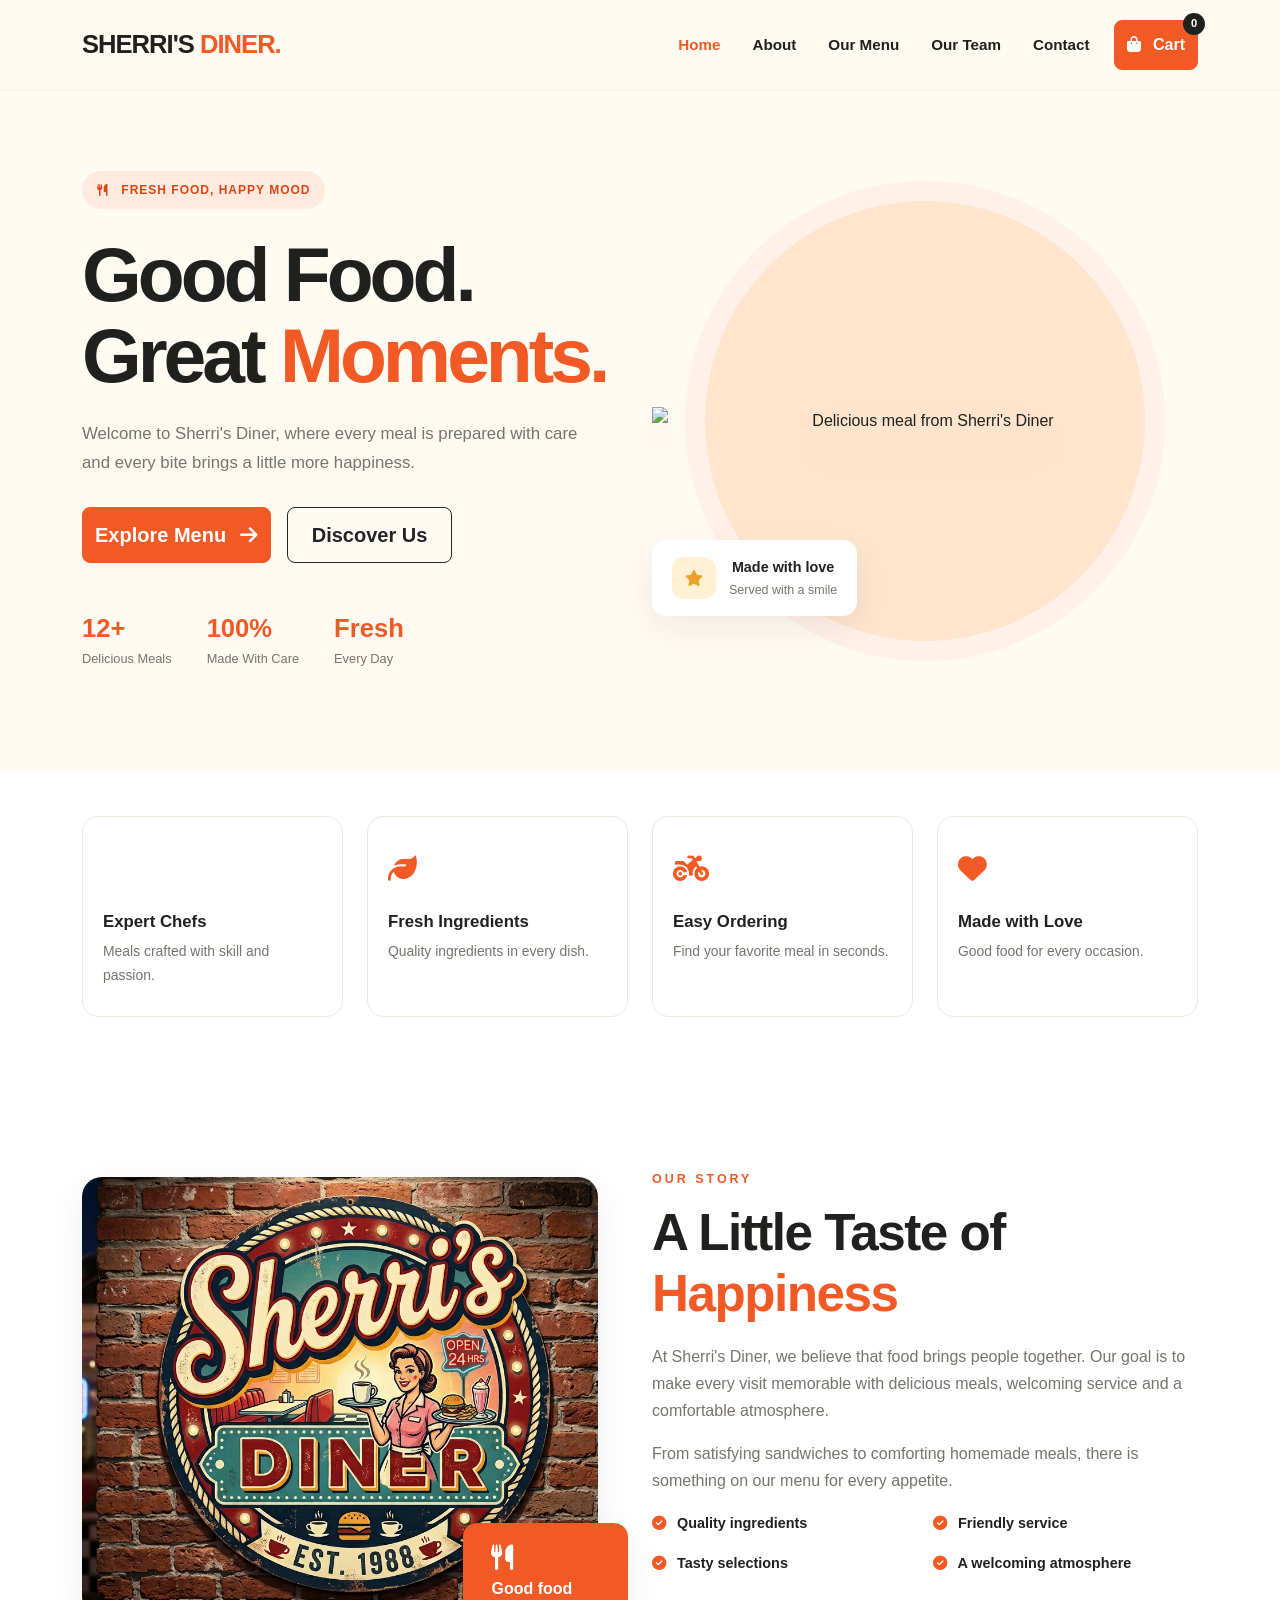
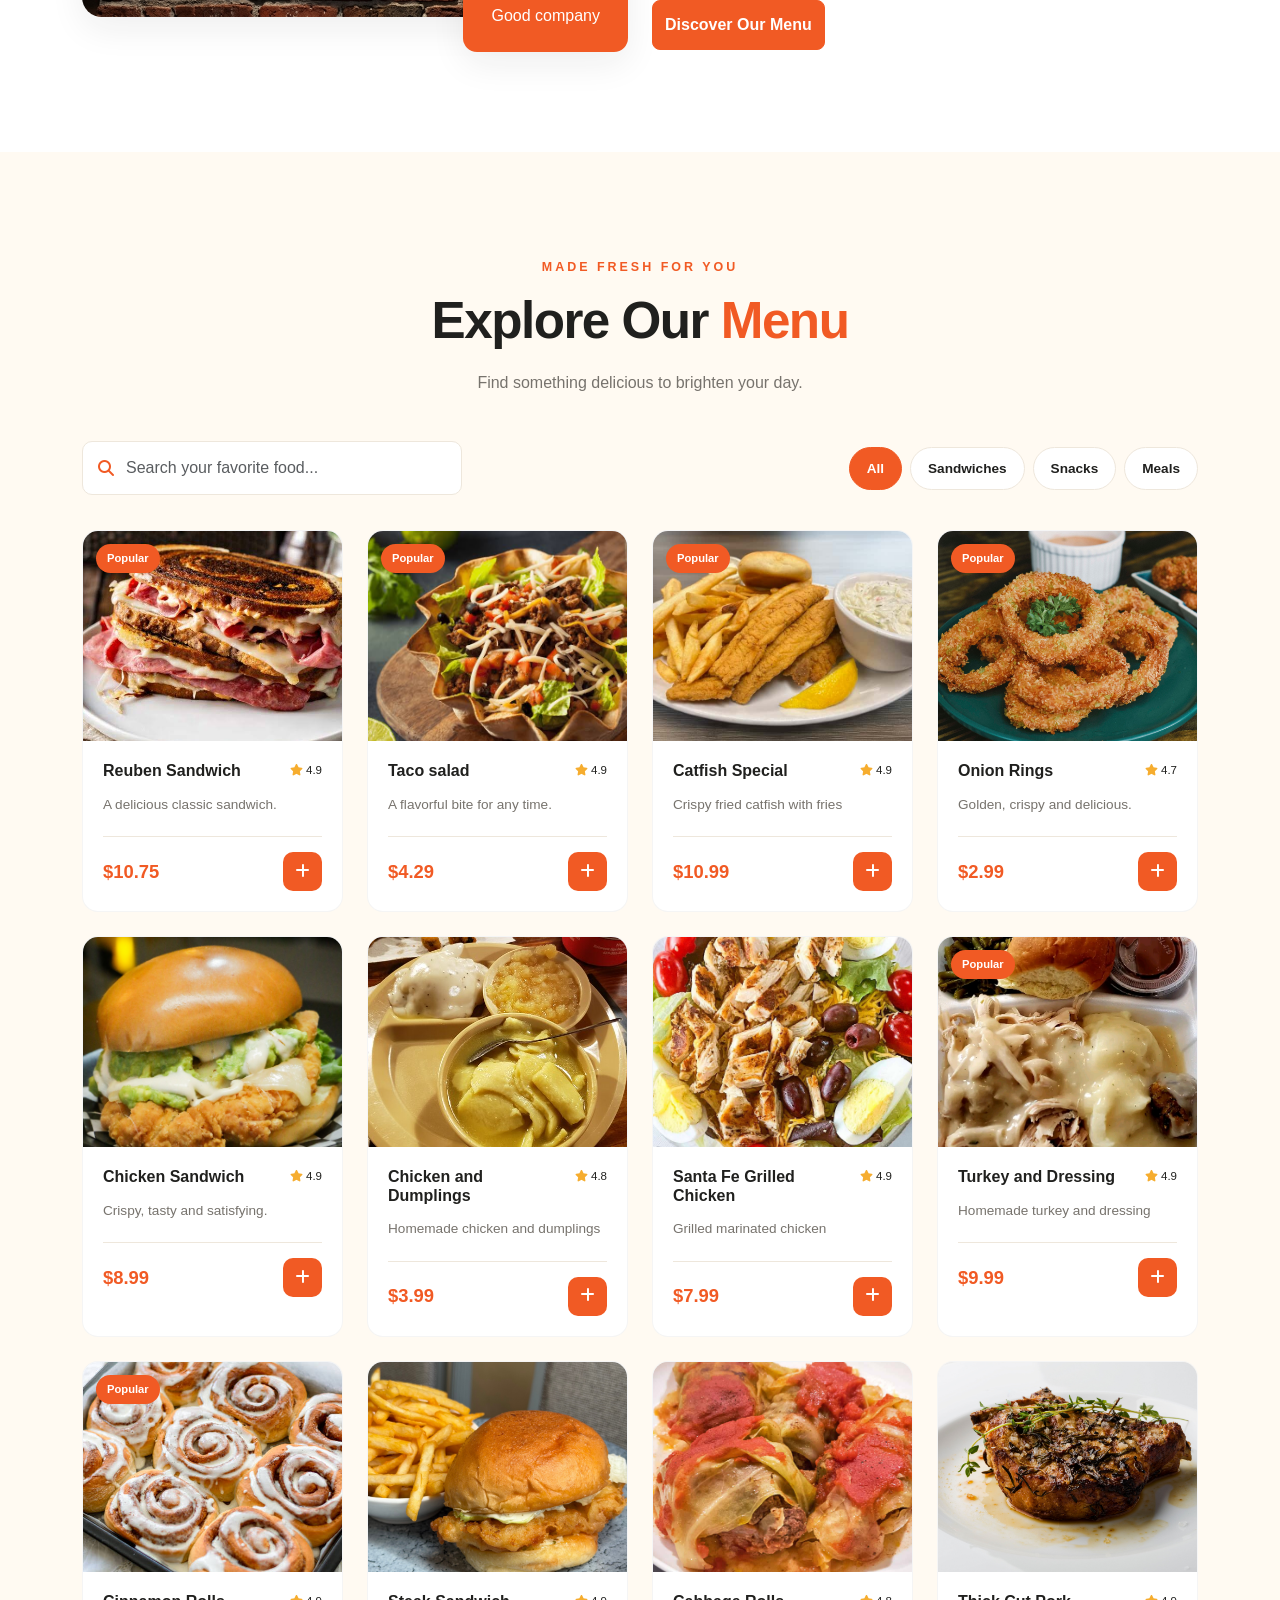
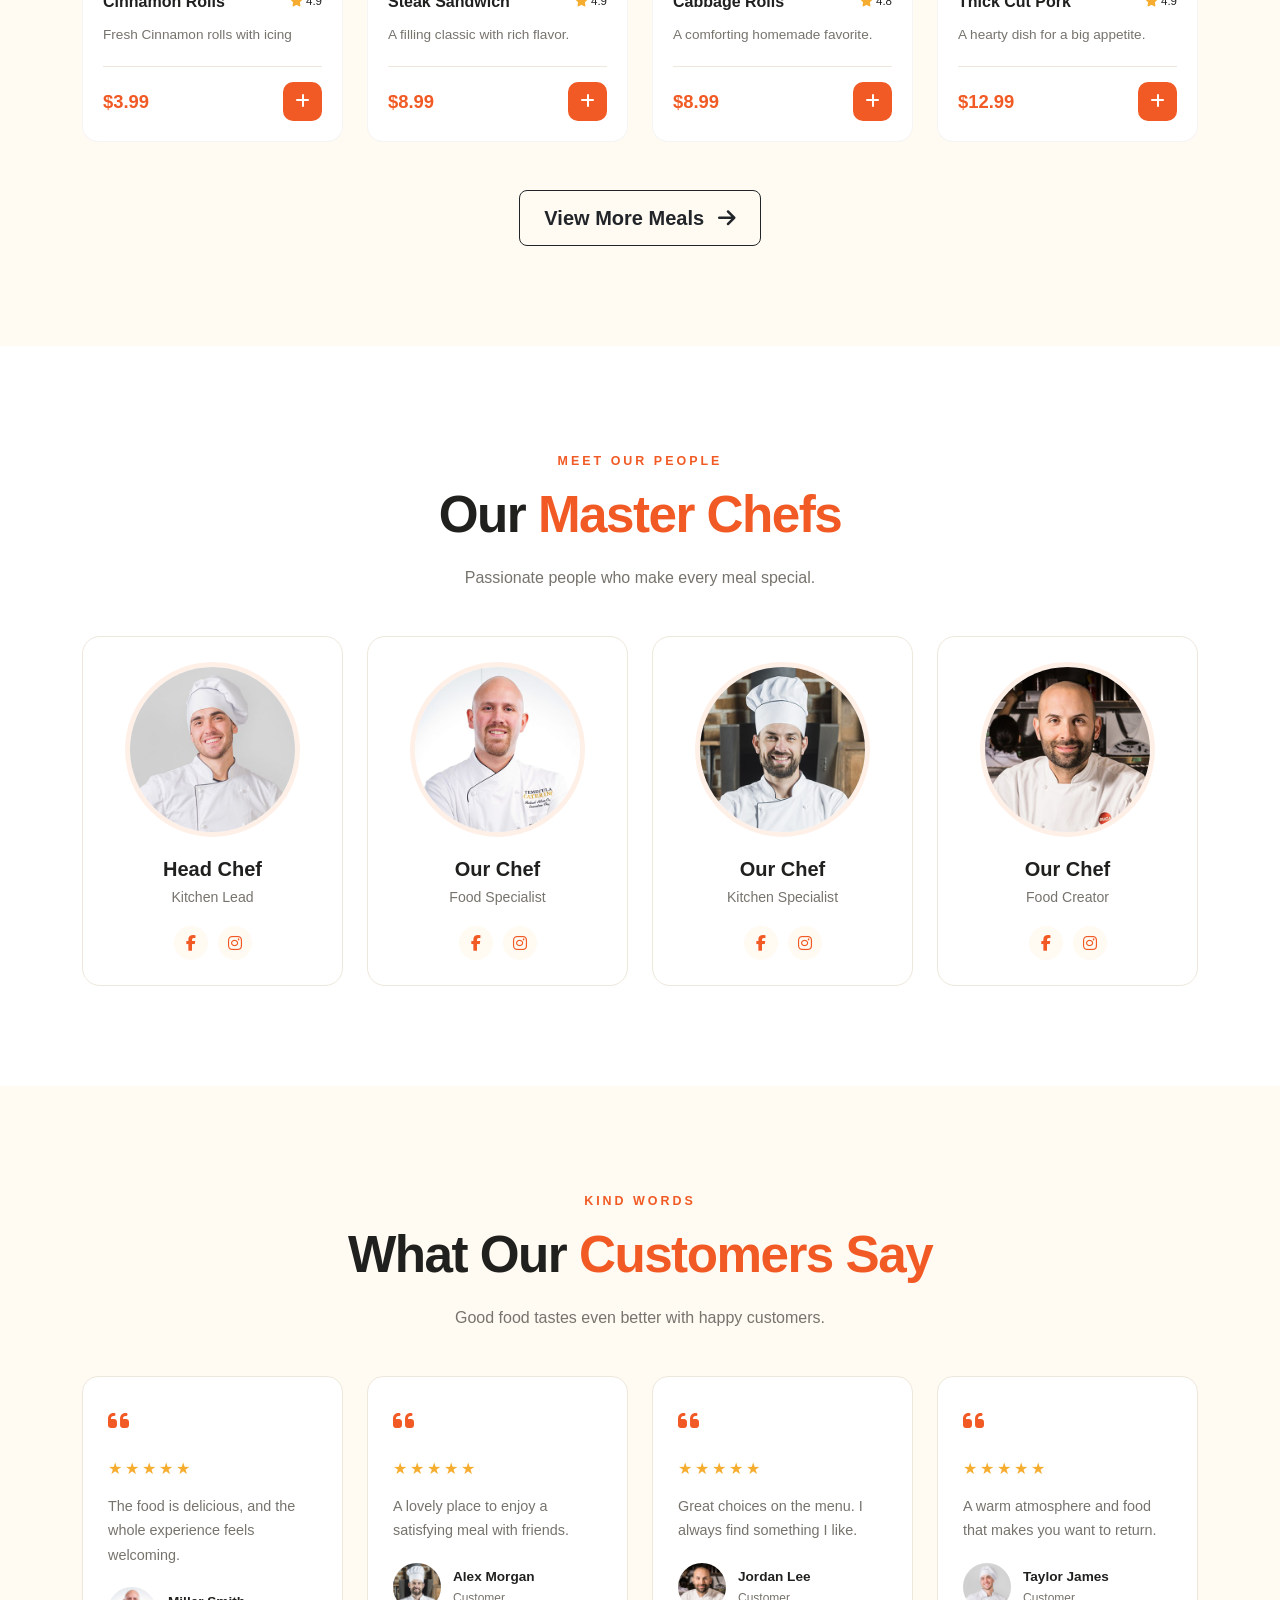
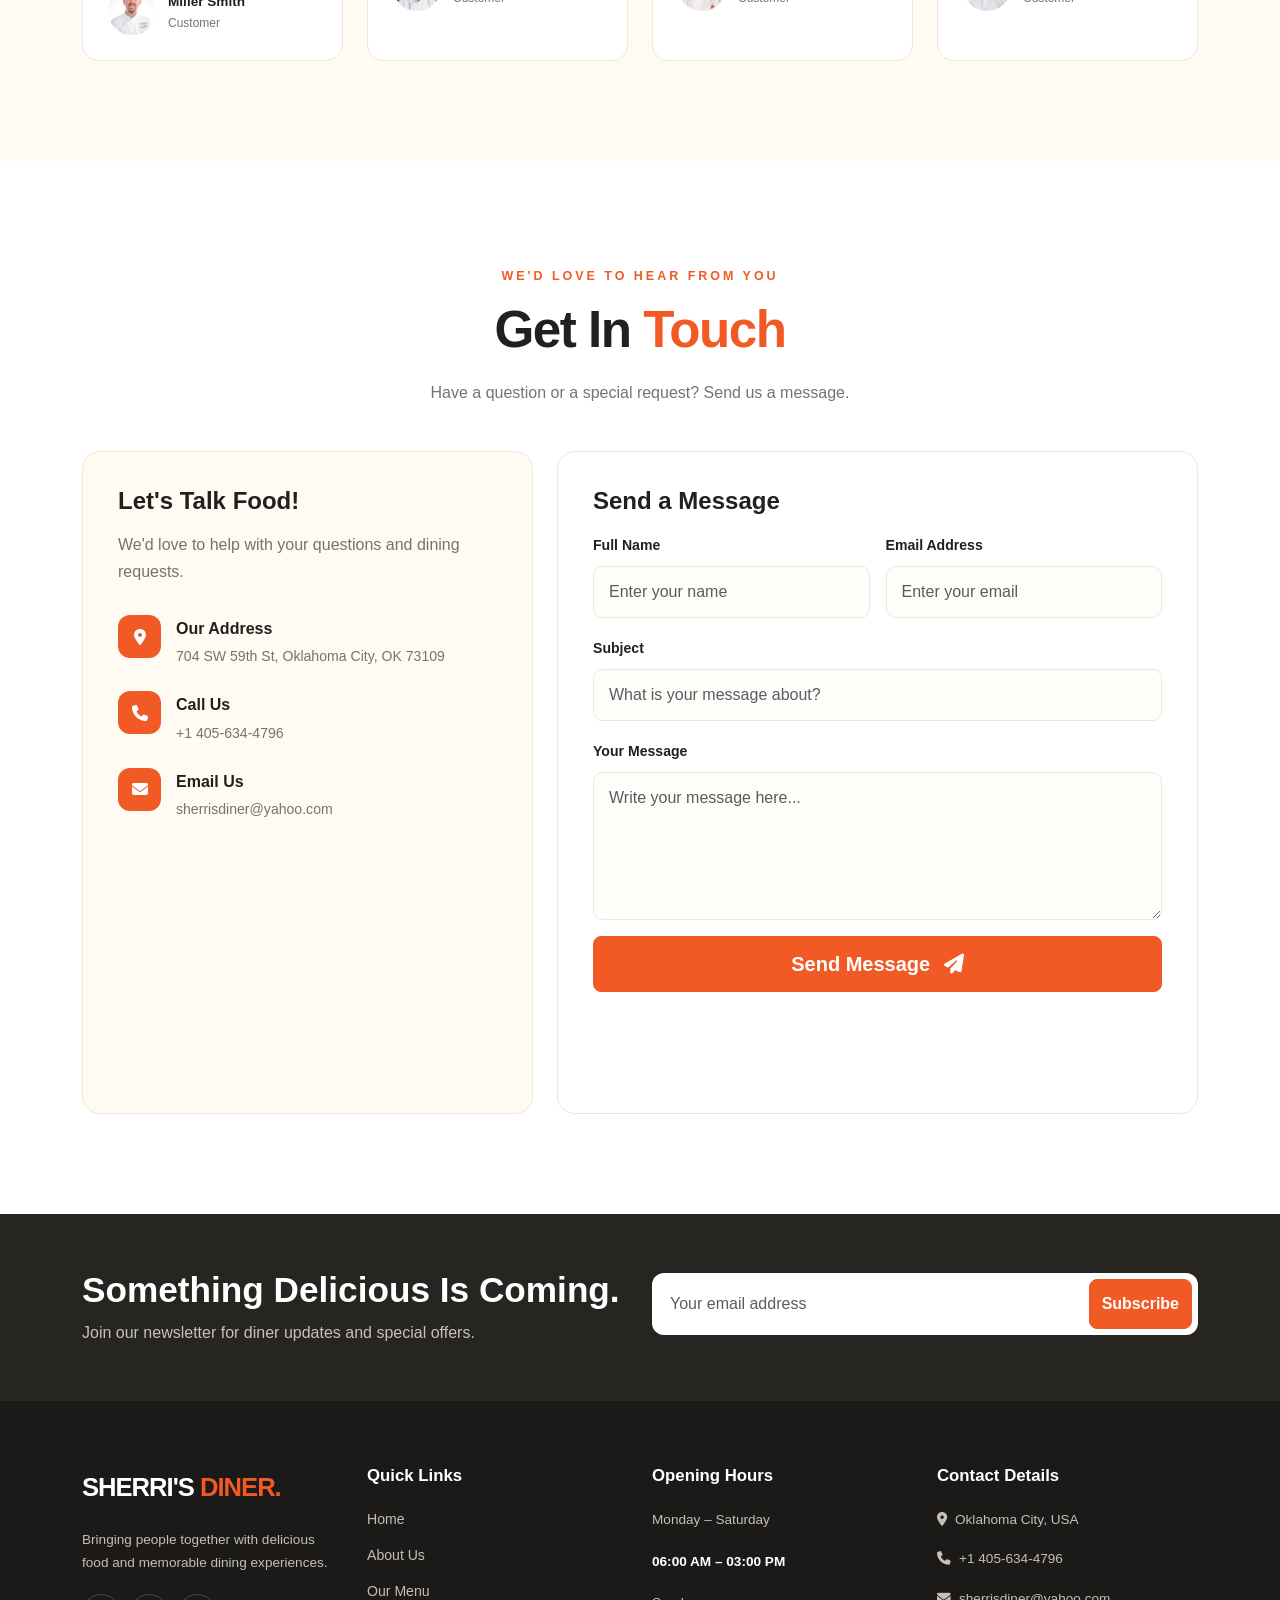
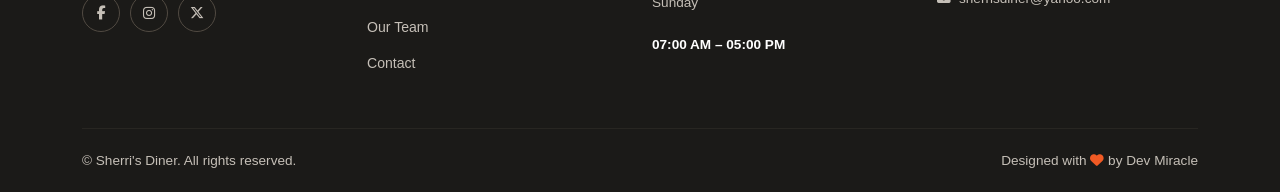
==== index.html @ 934645e8 "Sherris Diner initial commit" ====
<!DOCTYPE html>
<html lang="en">
<head>
    <meta charset="UTF-8">
    <meta name="viewport" content="width=device-width, initial-scale=1.0">

    <title>Sherri's Diner | Delicious Moments</title>
    <!-- Bootstrap: local files -->
    <link rel="stylesheet" href="CSS/bootstrap.min.css">
    <!-- Font Awesome -->
    <link rel="stylesheet"href="https://cdnjs.cloudflare.com/ajax/libs/font-awesome/6.7.2/css/all.min.css">
    <!-- External files -->
     <link rel="stylesheet" href="CSS/style.css">
    <script src="Js/bootstrap.bundle.min.js"></script>
        
</head>

<body>

<!-- NAVBAR -->
<nav class="navbar navbar-expand-lg navbar-light sticky-top">
    <div class="container">
        <a class="navbar-brand logo" href="#home">
            SHERRI'S <span>DINER.</span>
        </a>

        <button class="navbar-toggler" type="button"
                data-bs-toggle="collapse" data-bs-target="#mainNav"
                aria-controls="mainNav" aria-expanded="false"
                aria-label="Toggle navigation">
            <span class="navbar-toggler-icon"></span>
        </button>

        <div class="collapse navbar-collapse" id="mainNav">
            <ul class="navbar-nav ms-auto align-items-lg-center gap-lg-3">
                <li class="nav-item">
                    <a class="nav-link active" href="#home">Home</a>
                </li>
                <li class="nav-item">
                    <a class="nav-link" href="#about">About</a>
                </li>
                <li class="nav-item">
                    <a class="nav-link" href="#menu">Our Menu</a>
                </li>
                <li class="nav-item">
                    <a class="nav-link" href="#team">Our Team</a>
                </li>
                <li class="nav-item">
                    <a class="nav-link" href="#contact">Contact</a>
                </li>
                <li class="nav-item">
                    <button class="btn btn-orange position-relative"
                            id="cartButton">
                        <i class="fa-solid fa-bag-shopping me-2"></i>
                        Cart
                        <span class="cart-count" id="cartCount">0</span>
                    </button>
                </li>
            </ul>
        </div>
    </div>
</nav>

<!-- HERO -->
<section class="hero" id="home">
    <div class="container">
        <div class="row align-items-center gy-5">
            <div class="col-lg-6 hero-content">
                <span class="eyebrow">
                    <i class="fa-solid fa-utensils me-2"></i>
                    FRESH FOOD, HAPPY MOOD
                </span>

                <h1>
                    Good Food.<br>
                    Great <span>Moments.</span>
                </h1>

                <p>
                    Welcome to Sherri's Diner, where every meal is prepared
                    with care and every bite brings a little more happiness.
                </p>

                <div class="d-flex flex-wrap gap-3">
                    <a href="#menu" class="btn btn-orange btn-lg">
                        Explore Menu
                        <i class="fa-solid fa-arrow-right ms-2"></i>
                    </a>

                    <a href="#about" class="btn btn-outline-dark btn-lg">
                        Discover Us
                    </a>
                </div>

                <div class="hero-stats">
                    <div>
                        <h3>12+</h3>
                        <span>Delicious Meals</span>
                    </div>
                    <div>
                        <h3>100%</h3>
                        <span>Made With Care</span>
                    </div>
                    <div>
                        <h3>Fresh</h3>
                        <span>Every Day</span>
                    </div>
                </div>
            </div>

            <div class="col-lg-6 text-center">
                <div class="hero-image-wrap">
                    <div class="hero-circle"></div>
                    <img
                        src="images/1000139769-removebg-preview.png"
                        class="img-fluid hero-image"
                        alt="Delicious meal from Sherri's Diner">

                    <div class="floating-note">
                        <i class="fa-solid fa-star"></i>
                        <div>
                            <strong>Made with love</strong>
                            <small>Served with a smile</small>
                        </div>
                    </div>
                </div>
            </div>
        </div>
    </div>
</section>

<!-- FEATURES -->
<section class="features-section">
    <div class="container">
        <div class="row g-4">
            <div class="col-6 col-lg-3">
                <div class="feature-card">
                    <div class="feature-icon">
                        <i class="fa-solid fa-user-chef"></i>
                    </div>
                    <h5>Expert Chefs</h5>
                    <p>Meals crafted with skill and passion.</p>
                </div>
            </div>

            <div class="col-6 col-lg-3">
                <div class="feature-card">
                    <div class="feature-icon">
                        <i class="fa-solid fa-leaf"></i>
                    </div>
                    <h5>Fresh Ingredients</h5>
                    <p>Quality ingredients in every dish.</p>
                </div>
            </div>

            <div class="col-6 col-lg-3">
                <div class="feature-card">
                    <div class="feature-icon">
                        <i class="fa-solid fa-motorcycle"></i>
                    </div>
                    <h5>Easy Ordering</h5>
                    <p>Find your favorite meal in seconds.</p>
                </div>
            </div>

            <div class="col-6 col-lg-3">
                <div class="feature-card">
                    <div class="feature-icon">
                        <i class="fa-solid fa-heart"></i>
                    </div>
                    <h5>Made with Love</h5>
                    <p>Good food for every occasion.</p>
                </div>
            </div>
        </div>
    </div>
</section>

<!-- ABOUT -->
<section class="section-padding" id="about">
    <div class="container">
        <div class="row align-items-center gy-5">
            <div class="col-lg-6">
                <div class="about-images">
                    <img
                        src="images/Gemini_Generated_Image_2capbl2capbl2cap.png"
                        class="img-fluid about-image"
                        alt="Food and dining at Sherri's Diner">

                    <div class="experience-card">
                        <i class="fa-solid fa-utensils"></i>
                        <strong>Good food</strong>
                        <span>Good company</span>
                    </div>
                </div>
            </div>

            <div class="col-lg-6 about-content">
                <span class="section-tag">OUR STORY</span>
                <h2 class="section-title">
                    A Little Taste of <span>Happiness</span>
                </h2>

                <p>
                    At Sherri's Diner, we believe that food brings people
                    together. Our goal is to make every visit memorable with
                    delicious meals, welcoming service and a comfortable
                    atmosphere.
                </p>

                <p>
                    From satisfying sandwiches to comforting homemade meals,
                    there is something on our menu for every appetite.
                </p>

                <div class="row g-3 about-points">
                    <div class="col-sm-6">
                        <i class="fa-solid fa-circle-check"></i>
                        Quality ingredients
                    </div>
                    <div class="col-sm-6">
                        <i class="fa-solid fa-circle-check"></i>
                        Friendly service
                    </div>
                    <div class="col-sm-6">
                        <i class="fa-solid fa-circle-check"></i>
                        Tasty selections
                    </div>
                    <div class="col-sm-6">
                        <i class="fa-solid fa-circle-check"></i>
                        A welcoming atmosphere
                    </div>
                </div>

                <a href="#menu" class="btn btn-orange mt-4">
                    Discover Our Menu
                </a>
            </div>
        </div>
    </div>
</section>

<!-- MENU -->
<section class="menu-section section-padding" id="menu">
    <div class="container">
        <div class="section-heading text-center">
            <span class="section-tag">MADE FRESH FOR YOU</span>
            <h2 class="section-title">
                Explore Our <span>Menu</span>
            </h2>
            <p>Find something delicious to brighten your day.</p>
        </div>

        <div class="menu-tools">
            <div class="search-box">
                <i class="fa-solid fa-magnifying-glass"></i>
                <input type="search" id="searchInput"
                       class="form-control"
                       placeholder="Search your favorite food..."
                       aria-label="Search menu">
            </div>

            <div class="menu-filters">
                <button class="filter-btn active" data-filter="all">All</button>
                <button class="filter-btn" data-filter="sandwich">Sandwiches</button>
                <button class="filter-btn" data-filter="snack">Snacks</button>
                <button class="filter-btn" data-filter="meal">Meals</button>
            </div>
        </div>

        <div class="row g-4" id="menuGrid">

            <!-- 1 -->
            <div class="col-sm-6 col-lg-4 col-xl-3 menu-item"
                 data-category="sandwich" data-name="reuben sandwich">
                <div class="food-card">
                    <div class="food-image">
                        <img src="images/reuben sandwich.jpeg"
                             alt="Reuben Sandwich" loading="lazy">
                        <span class="food-label">Popular</span>
                    </div>
                    <div class="food-info">
                        <div class="food-title-row">
                            <h5>Reuben Sandwich</h5>
                            <span class="food-rating">
                                <i class="fa-solid fa-star"></i> 4.9
                            </span>
                        </div>
                        <p>A delicious classic sandwich.</p>
                        <div class="food-bottom">
                            <strong>$10.75</strong>
                            <button class="add-cart" data-name="Reuben Sandwich"
                                    data-price="10.75">
                                <i class="fa-solid fa-plus"></i>
                            </button>
                        </div>
                    </div>
                </div>
            </div>

            <!-- 2 -->
            <div class="col-sm-6 col-lg-4 col-xl-3 menu-item"
                 data-category="meal" data-name="taco">
                <div class="food-card">
                    <div class="food-image">
                        <img src="images/taco.jpeg"
                             alt="taco" loading="lazy">
                             <span class="food-label">Popular</span>
                    </div>
                    <div class="food-info">
                        <div class="food-title-row">
                            <h5>Taco salad</h5>
                            <span class="food-rating"><i class="fa-solid fa-star"></i> 4.9</span>
                        </div>
                        <p>A flavorful bite for any time.</p>
                        <div class="food-bottom">
                            <strong>$4.29</strong>
                            <button class="add-cart" data-name="taco" data-price="4.29">
                                <i class="fa-solid fa-plus"></i>
                            </button>
                        </div>
                    </div>
                </div>
            </div>

            <!-- 3 -->
            <div class="col-sm-6 col-lg-4 col-xl-3 menu-item"
                 data-category="snack" data-name="catfish special">
                <div class="food-card">
                    <div class="food-image">
                        <img src="images/catfish special.jpg" alt="French Toast" loading="lazy">
                        <span class="food-label">Popular</span>
                    </div>
                    <div class="food-info">
                        <div class="food-title-row">
                            <h5>Catfish Special</h5>
                            <span class="food-rating"><i class="fa-solid fa-star"></i> 4.9</span>
                        </div>
                        <p>Crispy fried catfish with fries</p>
                        <div class="food-bottom">
                            <strong>$10.99</strong>
                            <button class="add-cart" data-name="French Toast" data-price="10.99">
                                <i class="fa-solid fa-plus"></i>
                            </button>
                        </div>
                    </div>
                </div>
            </div>

            <!-- 4 -->
            <div class="col-sm-6 col-lg-4 col-xl-3 menu-item"
                 data-category="snack" data-name="onion rings">
                <div class="food-card">
                    <div class="food-image">
                        <img src="images/onion.jpg" alt="Onion Rings" loading="lazy">
                        <span class="food-label">Popular</span>
                    </div>
                    <div class="food-info">
                        <div class="food-title-row">
                            <h5>Onion Rings</h5>
                            <span class="food-rating"><i class="fa-solid fa-star"></i> 4.7</span>
                        </div>
                        <p>Golden, crispy and delicious.</p>
                        <div class="food-bottom">
                            <strong>$2.99</strong>
                            <button class="add-cart" data-name="Onion Rings" data-price="2.99">
                                <i class="fa-solid fa-plus"></i>
                            </button>
                        </div>
                    </div>
                </div>
            </div>

            <!-- 5 -->
            <div class="col-sm-6 col-lg-4 col-xl-3 menu-item"
                 data-category="sandwich" data-name="chicken sandwich">
                <div class="food-card">
                    <div class="food-image">
                        <img src="images/fried chicken sandwich.jpg"
                             alt="Chicken Sandwich" loading="lazy">
                    </div>
                    <div class="food-info">
                        <div class="food-title-row">
                            <h5>Chicken Sandwich</h5>
                            <span class="food-rating"><i class="fa-solid fa-star"></i> 4.9</span>
                        </div>
                        <p>Crispy, tasty and satisfying.</p>
                        <div class="food-bottom">
                            <strong>$8.99</strong>
                            <button class="add-cart" data-name="Chicken Sandwich" data-price="8.99">
                                <i class="fa-solid fa-plus"></i>
                            </button>
                        </div>
                    </div>
                </div>
            </div>

            <!-- 6 -->
           <div class="col-sm-6 col-lg-4 col-xl-3 menu-item"
                 data-category="meal" data-name="Chicken and Dumplings">
                <div class="food-card">
                    <div class="food-image">
                        <img src="images/chicken-dumplings.jpg" alt="Chicken and Dumplings" loading="lazy">
                    </div>
                    <div class="food-info">
                        <div class="food-title-row">
                            <h5>Chicken and Dumplings</h5>
                            <span class="food-rating"><i class="fa-solid fa-star"></i> 4.8</span>
                        </div>
                        <p>Homemade chicken and dumplings</p>
                        <div class="food-bottom">
                            <strong>$3.99</strong>
                            <button class="add-cart" data-name="Chicken and Dumplings" data-price="3.99" aria-label="Add Chicken and Dumplings to cart"><i class="fa-solid fa-plus"></i></button>
                        </div>
                    </div>
                </div>
            </div>

            <!-- 7 -->
            <div class="col-sm-6 col-lg-4 col-xl-3 menu-item"
                 data-category="meal" data-name="Santa Fe Grilled Chicken">
                <div class="food-card">
                    <div class="food-image">
                        <img src="images/santa fe chicken.jpg" alt="Santa Fe Grilled Chicken" loading="lazy">
                    </div>
                    <div class="food-info">
                        <div class="food-title-row">
                            <h5>Santa Fe Grilled Chicken</h5>
                            <span class="food-rating"><i class="fa-solid fa-star"></i> 4.9</span>
                        </div>
                        <p>Grilled marinated chicken</p>
                        <div class="food-bottom">
                            <strong>$7.99</strong>
                            <button class="add-cart" data-name="Santa Fe Grilled Chicken" data-price="7.99" aria-label="Add Santa Fe Grilled Chicken to cart"><i class="fa-solid fa-plus"></i></button>
                        </div>
                    </div>
                </div>
            </div>


            <!-- 8 -->
            <div class="col-sm-6 col-lg-4 col-xl-3 menu-item"
                 data-category="meal" data-name="Homemade turkey and dressing">
                <div class="food-card">
                    <div class="food-image">
                        <img src="images/turkey and dressing.jpg" alt="Homemade turkey and dressing" loading="lazy">
                        <span class="food-label">Popular</span>
                    </div>
                    <div class="food-info">
                        <div class="food-title-row">
                            <h5>Turkey and Dressing</h5>
                            <span class="food-rating"><i class="fa-solid fa-star"></i> 4.9</span>
                        </div>
                        <p>Homemade turkey and dressing</p>
                        <div class="food-bottom">
                            <strong>$9.99</strong>
                            <button class="add-cart" data-name="Homemade turkey and dressing" data-price="9.99" aria-label="Add Homemade turkey and dressing to cart"><i class="fa-solid fa-plus"></i></button>
                        </div>
                    </div>
                </div>
            </div>

            <!-- 9 -->
            <div class="col-sm-6 col-lg-4 col-xl-3 menu-item"
                 data-category="snacks" data-name="Cinnamon Rolls">
                <div class="food-card">
                    <div class="food-image">
                        <img src="images/cinnamon rolls.jpg" alt="Cinnamon Rolls" loading="lazy">
                        <span class="food-label">Popular</span>
                    </div>
                    <div class="food-info">
                        <div class="food-title-row">
                            <h5>Cinnamon Rolls</h5>
                            <span class="food-rating"><i class="fa-solid fa-star"></i> 4.9</span>
                        </div>
                        <p>Fresh Cinnamon rolls with icing</p>
                        <div class="food-bottom">
                            <strong>$3.99</strong>
                            <button class="add-cart" data-name="Cinnamon Rolls" data-price="3.99" aria-label="Add Cinnamon Rolls to cart"><i class="fa-solid fa-plus"></i></button>
                        </div>
                    </div>
                </div>
            </div>
            <!-- 10 -->
            <div class="col-sm-6 col-lg-4 col-xl-3 menu-item"
                 data-category="sandwich" data-name="steak sandwich">
                <div class="food-card">
                    <div class="food-image">
                        <img src="images/steak sandwich.jpg"
                             alt="Steak Sandwich" loading="lazy">
                    </div>
                    <div class="food-info">
                        <div class="food-title-row">
                            <h5>Steak Sandwich</h5>
                            <span class="food-rating"><i class="fa-solid fa-star"></i> 4.9</span>
                        </div>
                        <p>A filling classic with rich flavor.</p>
                        <div class="food-bottom">
                            <strong>$8.99</strong>
                            <button class="add-cart" data-name="Steak Sandwich" data-price="8.99">
                                <i class="fa-solid fa-plus"></i>
                            </button>
                        </div>
                    </div>
                </div>
            </div>

            <!-- 11 -->
           <div class="col-sm-6 col-lg-4 col-xl-3 menu-item"
                 data-category="meal" data-name="cabbage rolls">
                <div class="food-card">
                    <div class="food-image">
                        <img src="images/cabbage rolls.jpg" alt="Cabbage Rolls" loading="lazy">
                    </div>
                    <div class="food-info">
                        <div class="food-title-row">
                            <h5>Cabbage Rolls</h5>
                            <span class="food-rating"><i class="fa-solid fa-star"></i> 4.8</span>
                        </div>
                        <p>A comforting homemade favorite.</p>
                        <div class="food-bottom">
                            <strong>$8.99</strong>
                            <button class="add-cart" data-name="Cabbage Rolls" data-price="8.99" aria-label="Add Cabbage Rolls to cart"><i class="fa-solid fa-plus"></i></button>
                        </div>
                    </div>
                </div>
            </div>

            <!-- 12 -->
            <div class="col-sm-6 col-lg-4 col-xl-3 menu-item"
                 data-category="meal" data-name="thick cut pork">
                <div class="food-card">
                    <div class="food-image">
                        <img src="images/pork.jpg" alt="Thick Cut Pork" loading="lazy">
                    </div>
                    <div class="food-info">
                        <div class="food-title-row">
                            <h5>Thick Cut Pork</h5>
                            <span class="food-rating"><i class="fa-solid fa-star"></i> 4.9</span>
                        </div>
                        <p>A hearty dish for a big appetite.</p>
                        <div class="food-bottom">
                            <strong>$12.99</strong>
                            <button class="add-cart" data-name="Thick Cut Pork" data-price="12.99">
                                <i class="fa-solid fa-plus"></i>
                            </button>
                        </div>
                    </div>
                </div>
            </div>

        </div>

        <p id="noResults" class="text-center mt-4 d-none">
            No matching meals found. Try another search.
        </p>

        <div class="text-center mt-5">
            <a href="view.html" class="btn btn-outline-dark btn-lg">
                View More Meals <i class="fa-solid fa-arrow-right ms-2"></i>
            </a>
        </div>
    </div>
</section>

<!-- CART MODAL -->
<div class="modal fade" id="cartModal" tabindex="-1"
     aria-labelledby="cartModalLabel" aria-hidden="true">
    <div class="modal-dialog modal-dialog-centered">
        <div class="modal-content">
            <div class="modal-header">
                <h5 class="modal-title" id="cartModalLabel">
                    <i class="fa-solid fa-bag-shopping me-2"></i>Your Cart
                </h5>
                <button type="button" class="btn-close"
                        data-bs-dismiss="modal" aria-label="Close"></button>
            </div>
            <div class="modal-body">
                <div id="cartItems"></div>
                <hr>
                <div class="d-flex justify-content-between">
                    <strong>Total</strong>
                    <strong id="cartTotal">$0.00</strong>
                </div>
                <small class="text-muted d-block mt-2">
                    Demo cart only. No payment is processed.
                </small>
            </div>
            <div class="modal-footer">
                <button class="btn btn-outline-secondary"
                        data-bs-dismiss="modal">Continue Shopping</button>
                <button class="btn btn-orange" id="checkoutButton">
                    Place Order
                </button>
            </div>
        </div>
    </div>
</div>

<!-- TEAM -->
<section class="section-padding team-section" id="team">
    <div class="container">
        <div class="section-heading text-center">
            <span class="section-tag">MEET OUR PEOPLE</span>
            <h2 class="section-title">Our <span>Master Chefs</span></h2>
            <p>Passionate people who make every meal special.</p>
        </div>

        <div class="row g-4 justify-content-center">
            <div class="col-6 col-md-4 col-lg-3">
                <div class="team-card">
                    <img src="images/chef 1.jpg" alt="Chef one" loading="lazy">
                    <h5>Head Chef</h5>
                    <p>Kitchen Lead</p>
                    <div class="team-social">
                        <i class="fa-brands fa-facebook-f"></i>
                        <i class="fa-brands fa-instagram"></i>
                    </div>
                </div>
            </div>

            <div class="col-6 col-md-4 col-lg-3">
                <div class="team-card">
                    <img src="images/chef 2.jpg" alt="Chef two" loading="lazy">
                    <h5>Our Chef</h5>
                    <p>Food Specialist</p>
                    <div class="team-social">
                        <i class="fa-brands fa-facebook-f"></i>
                        <i class="fa-brands fa-instagram"></i>
                    </div>
                </div>
            </div>

            <div class="col-6 col-md-4 col-lg-3">
                <div class="team-card">
                    <img src="images/chef 3.jpg" alt="Chef three" loading="lazy">
                    <h5>Our Chef</h5>
                    <p>Kitchen Specialist</p>
                    <div class="team-social">
                        <i class="fa-brands fa-facebook-f"></i>
                        <i class="fa-brands fa-instagram"></i>
                    </div>
                </div>
            </div>

            <div class="col-6 col-md-4 col-lg-3">
                <div class="team-card">
                    <img src="images/chef 4.jpg" alt="Chef four" loading="lazy">
                    <h5>Our Chef</h5>
                    <p>Food Creator</p>
                    <div class="team-social">
                        <i class="fa-brands fa-facebook-f"></i>
                        <i class="fa-brands fa-instagram"></i>
                    </div>
                </div>
            </div>
        </div>
    </div>
</section>

<!-- TESTIMONIALS -->
<section class="testimonial-section section-padding">
    <div class="container">
        <div class="section-heading text-center">
            <span class="section-tag">KIND WORDS</span>
            <h2 class="section-title">What Our <span>Customers Say</span></h2>
            <p>Good food tastes even better with happy customers.</p>
        </div>

        <div class="row g-4">
            <div class="col-md-6 col-lg-3">
                <div class="testimonial-card">
                    <div class="quote-icon"><i class="fa-solid fa-quote-left"></i></div>
                    <div class="stars">★★★★★</div>
                    <p>The food is delicious, and the whole experience feels welcoming.</p>
                    <div class="customer">
                        <img src="images/chef 2.jpg" alt="" loading="lazy">
                        <div><strong>Miller Smith</strong><small>Customer</small></div>
                    </div>
                </div>
            </div>

            <div class="col-md-6 col-lg-3">
                <div class="testimonial-card">
                    <div class="quote-icon"><i class="fa-solid fa-quote-left"></i></div>
                    <div class="stars">★★★★★</div>
                    <p>A lovely place to enjoy a satisfying meal with friends.</p>
                    <div class="customer">
                        <img src="images/chef 3.jpg" alt="" loading="lazy">
                        <div><strong>Alex Morgan</strong><small>Customer</small></div>
                    </div>
                </div>
            </div>

            <div class="col-md-6 col-lg-3">
                <div class="testimonial-card">
                    <div class="quote-icon"><i class="fa-solid fa-quote-left"></i></div>
                    <div class="stars">★★★★★</div>
                    <p>Great choices on the menu. I always find something I like.</p>
                    <div class="customer">
                        <img src="images/chef 4.jpg" alt="" loading="lazy">
                        <div><strong>Jordan Lee</strong><small>Customer</small></div>
                    </div>
                </div>
            </div>

            <div class="col-md-6 col-lg-3">
                <div class="testimonial-card">
                    <div class="quote-icon"><i class="fa-solid fa-quote-left"></i></div>
                    <div class="stars">★★★★★</div>
                    <p>A warm atmosphere and food that makes you want to return.</p>
                    <div class="customer">
                        <img src="images/chef 1.jpg" alt="" loading="lazy">
                        <div><strong>Taylor James</strong><small>Customer</small></div>
                    </div>
                </div>
            </div>
        </div>
    </div>
</section>

<!-- CONTACT -->
<section class="section-padding contact-section" id="contact">
    <div class="container">
        <div class="section-heading text-center">
            <span class="section-tag">WE'D LOVE TO HEAR FROM YOU</span>
            <h2 class="section-title">Get In <span>Touch</span></h2>
            <p>Have a question or a special request? Send us a message.</p>
        </div>

        <div class="row g-4 align-items-stretch">
            <div class="col-lg-5">
                <div class="contact-info">
                    <h3>Let's Talk Food!</h3>
                    <p>We'd love to help with your questions and dining requests.</p>

                    <div class="contact-detail">
                        <i class="fa-solid fa-location-dot"></i>
                        <div>
                            <strong>Our Address</strong>
                            <p>704 SW 59th St, Oklahoma City, OK 73109</p>
                        </div>
                    </div>

                    <div class="contact-detail">
                        <i class="fa-solid fa-phone"></i>
                        <div>
                            <strong>Call Us</strong>
                            <p>+1 405-634-4796</p>
                        </div>
                    </div>

                    <div class="contact-detail">
                        <i class="fa-solid fa-envelope"></i>
                        <div>
                            <strong>Email Us</strong>
                            <p>sherrisdiner@yahoo.com</p>
                        </div>
                    </div>

                    <div class="map-wrap">
                        <iframe
                            src="https://www.google.com/maps?q=704+SW+59th+St,+Oklahoma+City,+OK+73109&output=embed"
                            title="Map to Sherri's Diner"
                            width="100%" height="220"
                            style="border:0"
                            loading="lazy"
                            referrerpolicy="no-referrer-when-downgrade">
                        </iframe>
                    </div>
                </div>
            </div>

            <div class="col-lg-7">
                <form class="contact-form" id="contactForm">
                    <h3>Send a Message</h3>

                    <div class="row g-3">
                        <div class="col-md-6">
                            <label for="contactName" class="form-label">Full Name</label>
                            <input type="text" id="contactName"
                                   class="form-control" required
                                   placeholder="Enter your name">
                        </div>

                        <div class="col-md-6">
                            <label for="contactEmail" class="form-label">Email Address</label>
                            <input type="email" id="contactEmail"
                                   class="form-control" required
                                   placeholder="Enter your email">
                        </div>

                        <div class="col-12">
                            <label for="contactSubject" class="form-label">Subject</label>
                            <input type="text" id="contactSubject"
                                   class="form-control" required
                                   placeholder="What is your message about?">
                        </div>

                        <div class="col-12">
                            <label for="contactMessage" class="form-label">Your Message</label>
                            <textarea id="contactMessage" class="form-control"
                                      rows="5" required
                                      placeholder="Write your message here..."></textarea>
                        </div>

                        <div class="col-12">
                            <button type="submit" class="btn btn-orange btn-lg w-100">
                                Send Message
                                <i class="fa-solid fa-paper-plane ms-2"></i>
                            </button>
                            <p id="contactStatus" class="mt-3 mb-0"
                               role="status" aria-live="polite"></p>
                        </div>
                    </div>
                </form>
            </div>
        </div>
    </div>
</section>

<!-- NEWSLETTER -->
<section class="newsletter-section">
    <div class="container">
        <div class="row align-items-center gy-3">
            <div class="col-lg-6">
                <h2>Something Delicious Is Coming.</h2>
                <p>Join our newsletter for diner updates and special offers.</p>
            </div>
            <div class="col-lg-6">
                <form id="newsletterForm" class="newsletter-form">
                    <input type="email" id="newsletterEmail"
                           class="form-control" required
                           placeholder="Your email address"
                           aria-label="Newsletter email">
                    <button type="submit" class="btn btn-orange">Subscribe</button>
                </form>
                <p id="newsletterStatus" class="mt-2 mb-0"
                   role="status" aria-live="polite"></p>
            </div>
        </div>
    </div>
</section>

<!-- FOOTER -->
<footer class="site-footer">
    <div class="container">
        <div class="row g-4">
            <div class="col-md-6 col-lg-3">
                <a href="#home" class="navbar-brand logo footer-logo">
                    SHERRI'S <span>DINER.</span>
                </a>
                <p class="footer-description">
                    Bringing people together with delicious food and
                    memorable dining experiences.
                </p>
                <div class="footer-socials">
                    <a href="#contact" aria-label="Facebook"><i class="fa-brands fa-facebook-f"></i></a>
                    <a href="#contact" aria-label="Instagram"><i class="fa-brands fa-instagram"></i></a>
                    <a href="#contact" aria-label="X"><i class="fa-brands fa-x-twitter"></i></a>
                </div>
            </div>

            <div class="col-6 col-lg-3">
                <h5>Quick Links</h5>
                <a href="#home">Home</a>
                <a href="#about">About Us</a>
                <a href="#menu">Our Menu</a>
                <a href="#team">Our Team</a>
                <a href="#contact">Contact</a>
            </div>

            <div class="col-6 col-lg-3">
                <h5>Opening Hours</h5>
                <p>Monday – Saturday</p>
                <strong>06:00 AM – 03:00 PM</strong>
                <p class="mt-3">Sunday</p>
                <strong>07:00 AM – 05:00 PM</strong>
            </div>

            <div class="col-md-6 col-lg-3">
                <h5>Contact Details</h5>
                <p><i class="fa-solid fa-location-dot me-2"></i>Oklahoma City, USA</p>
                <p><i class="fa-solid fa-phone me-2"></i>+1 405-634-4796</p>
                <p><i class="fa-solid fa-envelope me-2"></i>sherrisdiner@yahoo.com</p>
            </div>
        </div>

        <hr class="footer-divider">

        <div class="footer-bottom">
            <p>© <span id="year"></span> Sherri's Diner. All rights reserved.</p>
            <p>Designed with <i class="fa-solid fa-heart"></i> by Dev Miracle</p>
        </div>
    </div>
</footer>

<script src="bootstrap.bundle.min.js"></script>
</body>
</html>
---- CSS/style.css ----
/* =========================
   GLOBAL STYLES
========================= */

:root {
    --orange: #f15a24;
    --orange-dark: #d94716;
    --cream: #fffaf2;
    --dark: #20201e;
    --muted: #77736d;
    --white: #ffffff;
    --border: #eee7dc;
    --shadow: 0 12px 35px rgba(32, 32, 30, 0.07);
}

* {
    box-sizing: border-box;
}

html {
    scroll-behavior: smooth;
    scroll-padding-top: 85px;
}

body {
    margin: 0;
    background: var(--white);
    color: var(--dark);
    font-family: Arial, Helvetica, sans-serif;
    line-height: 1.7;
    overflow-x: hidden;
}
h1, h2, h3, h4, h5, h6, p, span{
     font-family: Arial, Helvetica, sans-serif;
}

img {
    max-width: 100%;
}

a {
    text-decoration: none;
}

button,
input,
textarea {
    font: inherit;
}

::selection {
    background: var(--orange);
    color: var(--white);
}

.section-padding {
    padding: 100px 0;
}

.section-tag {
    display: inline-block;
    color: var(--orange);
    font-size: 0.78rem;
    font-weight: 800;
    letter-spacing: 3px;
    margin-bottom: 12px;
}

.section-title {
    font-size: clamp(2rem, 4vw, 3.2rem);
    font-weight: 800;
    line-height: 1.2;
    margin-bottom: 18px;
    letter-spacing: -1.5px;
}

.section-title span {
    color: var(--orange);
}

.section-heading {
    margin-bottom: 45px;
}

.section-heading p {
    color: var(--muted);
    margin: 0;
}

/* =========================
   BUTTONS
========================= */

.btn-orange {
    background: var(--orange);
    color: var(--white);
    border: 1px solid var(--orange);
    border-radius: 8px;
    padding: 12px 12px;
    font-weight: 700;
    transition: 0.3s ease;
}

.btn-orange:hover,
.btn-orange:focus {
    background: var(--orange-dark);
    border-color: var(--orange-dark);
    color: var(--white);
    transform: translateY(-2px);
    box-shadow: 0 8px 20px rgba(241, 90, 36, 0.2);
}

.btn-outline-dark {
    border-radius: 8px;
    padding: 12px 24px;
    font-weight: 700;
}

/* =========================
   NAVBAR
========================= */

.navbar {
    background: rgba(255, 250, 242, 0.96);
    backdrop-filter: blur(14px);
    padding: 18px 0;
    border-bottom: 1px solid rgba(0, 0, 0, 0.04);
}

.navbar-brand.logo {
    color: var(--dark);
    font-size: 1.6rem;
    font-weight: 900;
    letter-spacing: -1px;
}

.logo span {
    color: var(--orange);
}

.navbar .nav-link {
    color: var(--dark);
    font-size: 0.95rem;
    font-weight: 600;
    transition: color 0.25s ease;
}

.navbar .nav-link:hover,
.navbar .nav-link.active {
    color: var(--orange);
}

.navbar-toggler {
    border-color: var(--border);
    box-shadow: none !important;
}

.cart-count {
    position: absolute;
    top: -8px;
    right: -8px;
    min-width: 22px;
    height: 22px;
    padding: 0 5px;
    border-radius: 50px;
    background: var(--dark);
    color: var(--white);
    font-size: 0.7rem;
    display: grid;
    place-items: center;
}

/* =========================
   HERO SECTION
========================= */

.hero {
    background: var(--cream);
    padding: 80px 0 100px;
    overflow: hidden;
}

.hero-content {
    position: relative;
    z-index: 2;
}

.eyebrow {
    display: inline-block;
    background: #ffeadf;
    color: var(--orange-dark);
    padding: 9px 15px;
    border-radius: 50px;
    font-size: 0.75rem;
    font-weight: 800;
    letter-spacing: 1px;
    margin-bottom: 25px;
}

.hero h1 {
    font-size: clamp(3rem, 6vw, 5.5rem);
    line-height: 1.05;
    letter-spacing: -4px;
    font-weight: 900;
    margin-bottom: 25px;
}

.hero h1 span {
    color: var(--orange);
}

.hero-content > p {
    max-width: 500px;
    color: var(--muted);
    font-size: 1.05rem;
    margin-bottom: 30px;
}

.hero-stats {
    display: flex;
    flex-wrap: wrap;
    gap: 35px;
    margin-top: 50px;
}

.hero-stats h3 {
    color: var(--orange);
    font-size: 1.6rem;
    font-weight: 900;
    margin-bottom: 0;
}

.hero-stats span {
    color: var(--muted);
    font-size: 0.8rem;
}

.hero-image-wrap {
    position: relative;
    display: flex;
    align-items: center;
    justify-content: center;
    min-height: 440px;
}

.hero-circle {
    position: absolute;
    width: min(440px, 90%);
    aspect-ratio: 1;
    background: #ffe4ce;
    border-radius: 50%;
    box-shadow: 0 0 0 20px rgba(241, 90, 36, 0.05);
}

.hero-image {
    position: relative;
    z-index: 1;
    max-height: 470px;
    width: 100%;
    object-fit: contain;
    animation: floatFood 5s ease-in-out infinite;
    filter: drop-shadow(0 20px 25px rgba(0, 0, 0, 0.12));
}

.floating-note {
    position: absolute;
    z-index: 2;
    bottom: 25px;
    left: 0;
    display: flex;
    align-items: center;
    gap: 13px;
    background: var(--white);
    padding: 15px 20px;
    border-radius: 14px;
    box-shadow: var(--shadow);
}

.floating-note > i {
    background: #fff0d4;
    color: #e9a327;
    padding: 13px;
    border-radius: 12px;
}

.floating-note strong,
.floating-note small {
    display: block;
}

.floating-note strong {
    font-size: 0.9rem;
}

.floating-note small {
    color: var(--muted);
    font-size: 0.78rem;
}

@keyframes floatFood {
    0%, 100% {
        transform: translateY(0);
    }
    50% {
        transform: translateY(-12px);
    }
}

/* =========================
   FEATURES
========================= */

.features-section {
    padding: 45px 0;
    background: var(--white);
}

.feature-card {
    height: 100%;
    padding: 28px 20px;
    border: 1px solid var(--border);
    border-radius: 16px;
    background: var(--white);
    transition: 0.3s ease;
}

.feature-card:hover {
    background: var(--orange);
    color: var(--white);
    border-color: var(--orange);
    transform: translateY(-8px);
    box-shadow: var(--shadow);
}

.feature-icon {
    color: var(--orange);
    font-size: 1.8rem;
    margin-bottom: 18px;
}

.feature-card:hover .feature-icon {
    color: var(--white);
}

.feature-card h5 {
    font-weight: 800;
    font-size: 1.05rem;
}

.feature-card p {
    color: var(--muted);
    font-size: 0.87rem;
    margin-bottom: 0;
}

.feature-card:hover p {
    color: rgba(255, 255, 255, 0.85);
}

/* =========================
   ABOUT
========================= */

.about-images {
    position: relative;
    padding: 15px 30px 35px 0;
}

.about-image {
    width: 100%;
    height: 440px;
    object-fit: cover;
    border-radius: 20px;
    box-shadow: var(--shadow);
}

.experience-card {
    position: absolute;
    right: 0;
    bottom: 0;
    background: var(--orange);
    color: var(--white);
    padding: 22px 28px;
    border-radius: 14px;
    box-shadow: var(--shadow);
}

.experience-card i {
    display: block;
    font-size: 1.6rem;
    margin-bottom: 5px;
}

.experience-card strong,
.experience-card span {
    display: block;
}

.about-content > p {
    color: var(--muted);
}

.about-points {
    font-weight: 600;
    font-size: 0.9rem;
}

.about-points i {
    color: var(--orange);
    margin-right: 7px;
}

/* =========================
   MENU
========================= */

.menu-section {
    background: var(--cream);
}

.menu-tools {
    display: flex;
    justify-content: space-between;
    align-items: center;
    gap: 20px;
    flex-wrap: wrap;
    margin-bottom: 35px;
}

.search-box {
    display: flex;
    align-items: center;
    gap: 12px;
    width: min(100%, 380px);
    background: var(--white);
    border: 1px solid var(--border);
    border-radius: 10px;
    padding: 0 15px;
}

.search-box i {
    color: var(--orange);
}

.search-box .form-control {
    border: none;
    box-shadow: none;
    padding: 14px 0;
}

.menu-filters {
    display: flex;
    flex-wrap: wrap;
    gap: 8px;
}

.filter-btn {
    border: 1px solid var(--border);
    background: var(--white);
    color: var(--dark);
    border-radius: 50px;
    padding: 9px 17px;
    font-size: 0.85rem;
    font-weight: 700;
    transition: 0.25s ease;
}

.filter-btn:hover,
.filter-btn.active {
    background: var(--orange);
    color: var(--white);
    border-color: var(--orange);
}

.food-card {
    height: 100%;
    background: var(--white);
    border-radius: 16px;
    border: 1px solid rgba(0, 0, 0, 0.04);
    overflow: hidden;
    transition: transform 0.3s ease, box-shadow 0.3s ease;
}

.food-card:hover {
    transform: translateY(-7px);
    box-shadow: 0 18px 35px rgba(32, 32, 30, 0.1);
}

.food-image {
    position: relative;
    overflow: hidden;
    height: 210px;
    background: #f0e9df;
}

.food-image img {
    width: 100%;
    height: 100%;
    object-fit: cover;
    transition: transform 0.5s ease;
}

.food-card:hover .food-image img {
    transform: scale(1.07);
}

.food-label {
    position: absolute;
    top: 13px;
    left: 13px;
    background: var(--orange);
    color: var(--white);
    padding: 5px 11px;
    font-size: 0.7rem;
    border-radius: 50px;
    font-weight: 800;
}

.food-info {
    padding: 20px;
}

.food-title-row {
    display: flex;
    justify-content: space-between;
    align-items: flex-start;
    gap: 8px;
}

.food-title-row h5 {
    font-size: 1rem;
    font-weight: 800;
    margin: 0;
}

.food-rating {
    font-size: 0.72rem;
    color: var(--dark);
    white-space: nowrap;
}

.food-rating i {
    color: #f6ad2f;
}

.food-info > p {
    color: var(--muted);
    font-size: 0.85rem;
    margin: 12px 0 20px;
}

.food-bottom {
    display: flex;
    align-items: center;
    justify-content: space-between;
    border-top: 1px solid var(--border);
    padding-top: 15px;
}

.food-bottom strong {
    color: var(--orange);
    font-size: 1.15rem;
}

.add-cart {
    width: 39px;
    height: 39px;
    border: 0;
    border-radius: 10px;
    background: var(--orange);
    color: var(--white);
    transition: 0.25s ease;
}

.add-cart:hover {
    background: var(--dark);
    transform: scale(1.05);
}

/* =========================
   CART MODAL
========================= */

.modal-content {
    border: 0;
    border-radius: 16px;
    overflow: hidden;
}

.modal-header,
.modal-footer {
    border-color: var(--border);
}

.cart-row {
    display: flex;
    justify-content: space-between;
    align-items: center;
    gap: 12px;
    padding: 13px 0;
    border-bottom: 1px solid var(--border);
}

.cart-row:last-child {
    border-bottom: 0;
}

.cart-row strong {
    display: block;
}

.cart-row small {
    color: var(--muted);
}

.cart-quantity {
    display: flex;
    align-items: center;
    gap: 10px;
}

.cart-quantity button {
    width: 28px;
    height: 28px;
    border: 1px solid var(--border);
    background: var(--cream);
    border-radius: 7px;
}

/* =========================
   TEAM
========================= */

.team-section {
    background: var(--white);
}

.team-card {
    height: 100%;
    text-align: center;
    padding: 25px 18px;
    background: var(--white);
    border: 1px solid var(--border);
    border-radius: 18px;
    transition: 0.3s ease;
}

.team-card:hover {
    transform: translateY(-8px);
    box-shadow: var(--shadow);
}

.team-card img {
    width: 175px;
    height: 175px;
    object-fit: cover;
    border-radius: 50%;
    border: 5px solid #fff0e7;
    margin-bottom: 20px;
}

.team-card h5 {
    font-weight: 800;
    margin-bottom: 5px;
}

.team-card p {
    color: var(--muted);
    font-size: 0.88rem;
}

.team-social {
    display: flex;
    justify-content: center;
    gap: 10px;
}

.team-social i {
    width: 34px;
    height: 34px;
    display: grid;
    place-items: center;
    border-radius: 50%;
    background: var(--cream);
    color: var(--orange);
}

/* =========================
   TESTIMONIALS
========================= */

.testimonial-section {
    background: var(--cream);
}

.testimonial-card {
    height: 100%;
    padding: 25px;
    background: var(--white);
    border: 1px solid var(--border);
    border-radius: 16px;
    transition: 0.3s ease;
}

.testimonial-card:hover {
    transform: translateY(-5px);
    box-shadow: var(--shadow);
}

.quote-icon {
    color: var(--orange);
    font-size: 1.5rem;
    margin-bottom: 12px;
}

.stars {
    color: #f6ad2f;
    letter-spacing: 3px;
    margin-bottom: 12px;
}

.testimonial-card > p {
    color: var(--muted);
    font-size: 0.9rem;
}

.customer {
    display: flex;
    align-items: center;
    gap: 12px;
    margin-top: 20px;
}

.customer img {
    width: 48px;
    height: 48px;
    border-radius: 50%;
    object-fit: cover;
}

.customer strong,
.customer small {
    display: block;
}

.customer strong {
    font-size: 0.85rem;
}

.customer small {
    color: var(--muted);
    font-size: 0.75rem;
}

/* =========================
   CONTACT
========================= */

.contact-section {
    background: var(--white);
}

.contact-info,
.contact-form {
    height: 100%;
    padding: 35px;
    border-radius: 18px;
    border: 1px solid var(--border);
    background: var(--white);
}

.contact-info {
    background: var(--cream);
}

.contact-info h3,
.contact-form h3 {
    font-size: 1.5rem;
    font-weight: 800;
    margin-bottom: 15px;
}

.contact-info > p {
    color: var(--muted);
    margin-bottom: 30px;
}

.contact-detail {
    display: flex;
    gap: 15px;
    margin-bottom: 22px;
}

.contact-detail > i {
    flex-shrink: 0;
    width: 43px;
    height: 43px;
    display: grid;
    place-items: center;
    border-radius: 12px;
    background: var(--orange);
    color: var(--white);
}

.contact-detail strong {
    display: block;
    margin-bottom: 3px;
}

.contact-detail p {
    color: var(--muted);
    font-size: 0.88rem;
    margin-bottom: 0;
    overflow-wrap: anywhere;
}

.map-wrap {
    overflow: hidden;
    border-radius: 12px;
    margin-top: 28px;
}

.contact-form .form-label {
    font-size: 0.88rem;
    font-weight: 700;
}

.contact-form .form-control {
    padding: 13px 15px;
    border: 1px solid var(--border);
    border-radius: 9px;
    background: #fffdfa;
}

.contact-form .form-control:focus {
    border-color: var(--orange);
    box-shadow: 0 0 0 3px rgba(241, 90, 36, 0.1);
}

#contactStatus,
#newsletterStatus {
    font-size: 0.85rem;
}

/* =========================
   NEWSLETTER
========================= */

.newsletter-section {
    padding: 55px 0;
    background: #272522;
    color: var(--white);
}

.newsletter-section h2 {
    font-size: clamp(1.5rem, 3vw, 2.2rem);
    font-weight: 800;
}

.newsletter-section p {
    color: #c7c1ba;
    margin-bottom: 0;
}

.newsletter-form {
    display: flex;
    gap: 10px;
    padding: 6px;
    border-radius: 12px;
    background: var(--white);
}

.newsletter-form .form-control {
    min-width: 0;
    border: 0;
    box-shadow: none;
    padding: 12px;
}

.newsletter-form .btn {
    flex-shrink: 0;
}

/* =========================
   FOOTER
========================= */

.site-footer {
    background: #1b1a18;
    color: var(--white);
    padding: 65px 0 20px;
}

.footer-logo {
    display: inline-block;
    color: var(--white) !important;
    margin-bottom: 18px;
}

.footer-description {
    color: #bcb6ae;
    font-size: 0.9rem;
    margin-bottom: 20px;
}

.site-footer h5 {
    font-size: 1.05rem;
    font-weight: 800;
    margin-bottom: 22px;
}

.site-footer a:not(.navbar-brand) {
    display: block;
    color: #c5bfb7;
    font-size: 0.88rem;
    margin-bottom: 12px;
    transition: 0.25s ease;
}

.site-footer a:not(.navbar-brand):hover {
    color: var(--orange);
    padding-left: 4px;
}

.site-footer p {
    color: #c5bfb7;
    font-size: 0.85rem;
    overflow-wrap: anywhere;
}

.site-footer strong {
    font-size: 0.85rem;
}

.footer-socials {
    display: flex;
    gap: 10px;
}

.site-footer .footer-socials a {
    width: 38px;
    height: 38px;
    display: grid !important;
    place-items: center;
    border: 1px solid #514a42;
    border-radius: 50%;
    margin: 0 !important;
}

.site-footer .footer-socials a:hover {
    background: var(--orange);
    border-color: var(--orange);
    padding-left: 0 !important;
    color: var(--white);
}

.footer-divider {
    border-color: #514a42;
    margin: 40px 0 20px;
}

.footer-bottom {
    display: flex;
    justify-content: space-between;
    flex-wrap: wrap;
    gap: 10px;
}

.footer-bottom p {
    margin: 0;
}

.footer-bottom i {
    color: var(--orange);
}

/* =========================
   RESPONSIVE DESIGN
========================= */

@media (max-width: 991px) {
    .section-padding {
        padding: 75px 0;
    }

    .navbar-collapse {
        padding-top: 20px;
    }

    .navbar-nav {
        align-items: stretch !important;
    }

    .navbar-nav .btn {
        margin-top: 10px;
    }

    .hero {
        padding: 65px 0;
    }

    .hero-image-wrap {
        min-height: 350px;
    }

    .hero-image {
        max-height: 380px;
    }

    .hero-circle {
        width: 330px;
    }

    .menu-tools {
        justify-content: center;
    }

    .search-box {
        width: 100%;
    }
}

@media (max-width: 575px) {
    .section-padding {
        padding: 60px 0;
    }

    .navbar {
        padding: 13px 0;
    }

    .navbar-brand.logo {
        font-size: 1.25rem;
    }

    .hero {
        padding: 55px 0;
    }

    .hero h1 {
        font-size: 3.2rem;
        letter-spacing: -2px;
    }

    .hero-content > p {
        font-size: 0.95rem;
    }

    .hero-stats {
        gap: 20px;
        margin-top: 35px;
    }

    .hero-stats h3 {
        font-size: 1.25rem;
    }

    .hero-stats span {
        font-size: 0.7rem;
    }

    .hero-image-wrap {
        min-height: 280px;
    }

    .hero-image {
        max-height: 310px;
    }

    .hero-circle {
        width: 260px;
    }

    .floating-note {
        bottom: 0;
        left: 0;
        padding: 10px 13px;
    }

    .feature-card {
        padding: 20px 13px;
    }

    .feature-card h5 {
        font-size: 0.9rem;
    }

    .feature-card p {
        font-size: 0.8rem;
    }

    .about-image {
        height: 320px;
    }

    .experience-card {
        padding: 15px 18px;
    }

    .menu-filters {
        justify-content: center;
    }

    .filter-btn {
        padding: 8px 13px;
        font-size: 0.78rem;
    }

    .food-image {
        height: 170px;
    }

    .food-info {
        padding: 14px;
    }

    .food-title-row {
        flex-wrap: wrap;
    }

    .food-title-row h5 {
        font-size: 0.9rem;
    }

    .contact-info,
    .contact-form {
        padding: 23px;
    }

    .newsletter-form {
        flex-direction: column;
        background: transparent;
        padding: 0;
    }

    .newsletter-form .form-control {
        border-radius: 8px;
    }

    .newsletter-form .btn {
        width: 100%;
    }

    .footer-bottom {
        flex-direction: column;
    }
}

@media (prefers-reduced-motion: reduce) {
    *,
    *::before,
    *::after {
        scroll-behavior: auto !important;
        animation-duration: 0.01ms !important;
        animation-iteration-count: 1 !important;
        transition-duration: 0.01ms !important;
    }
}
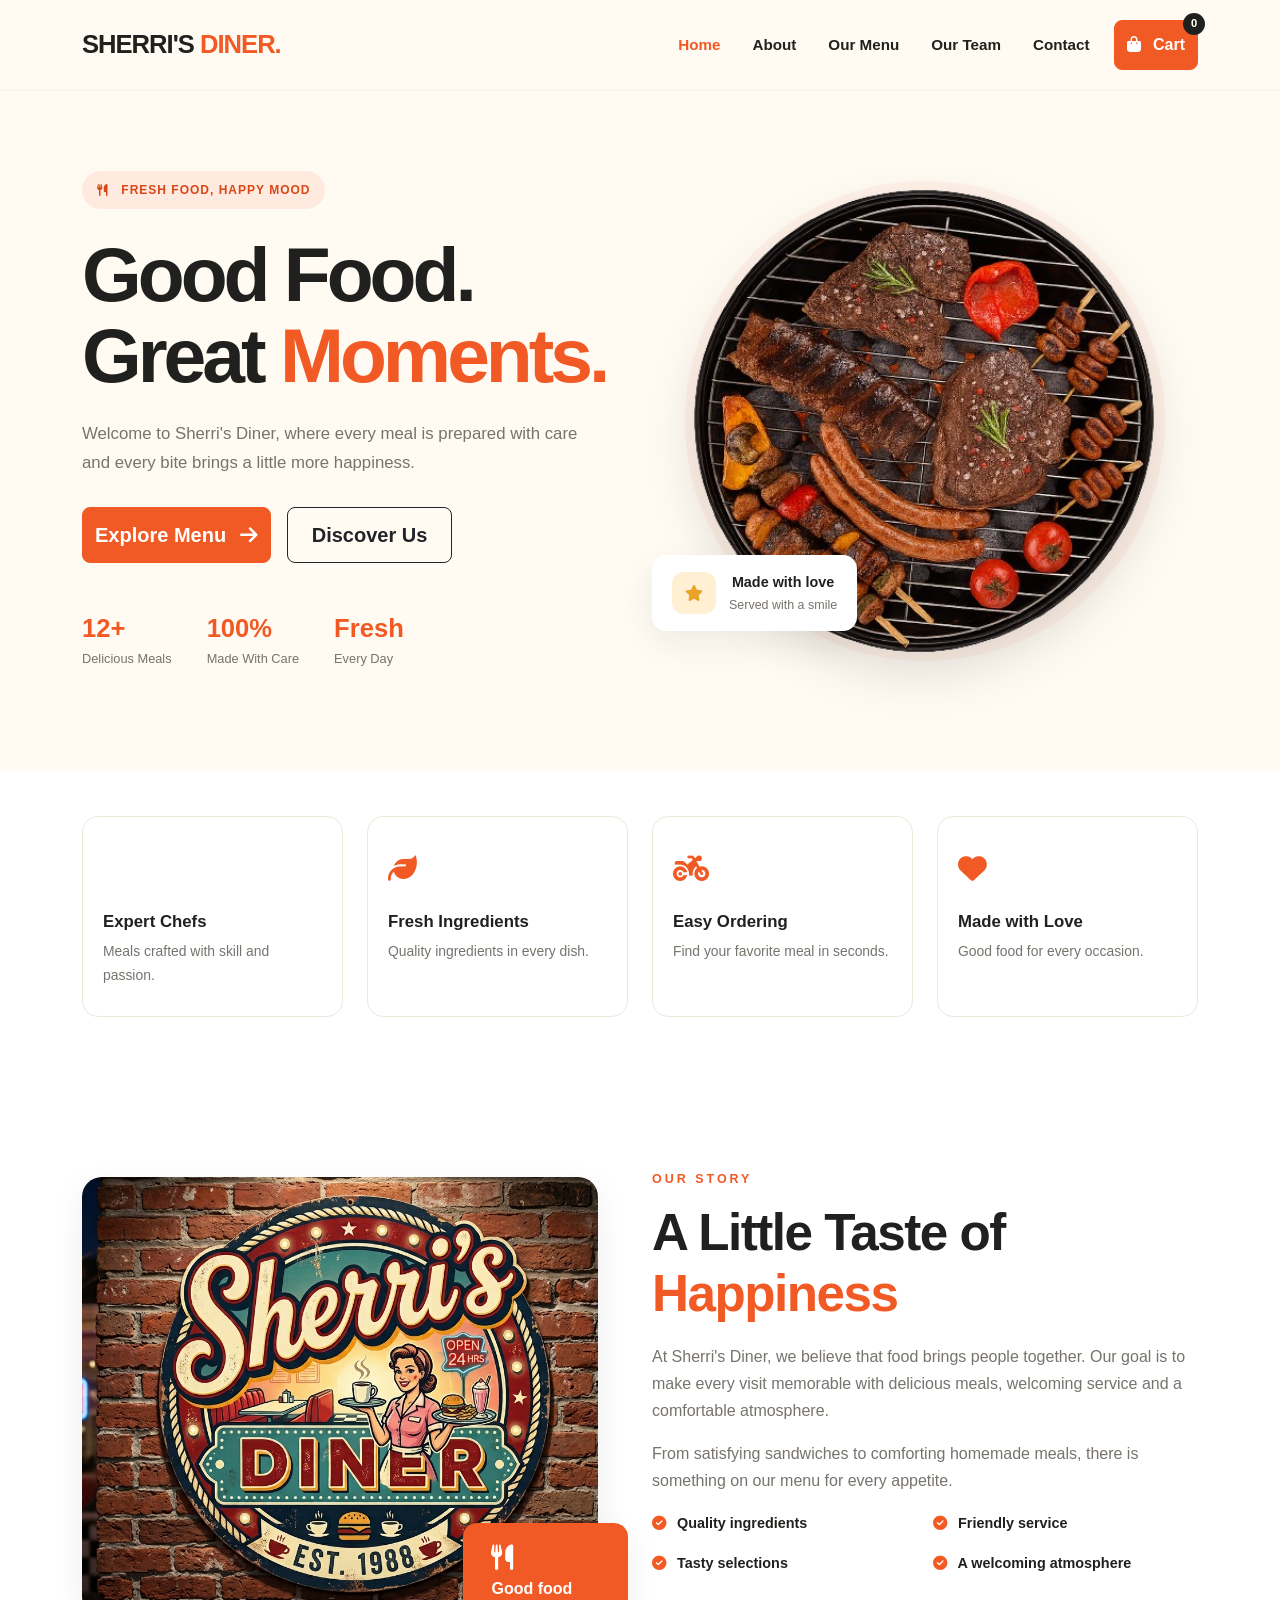
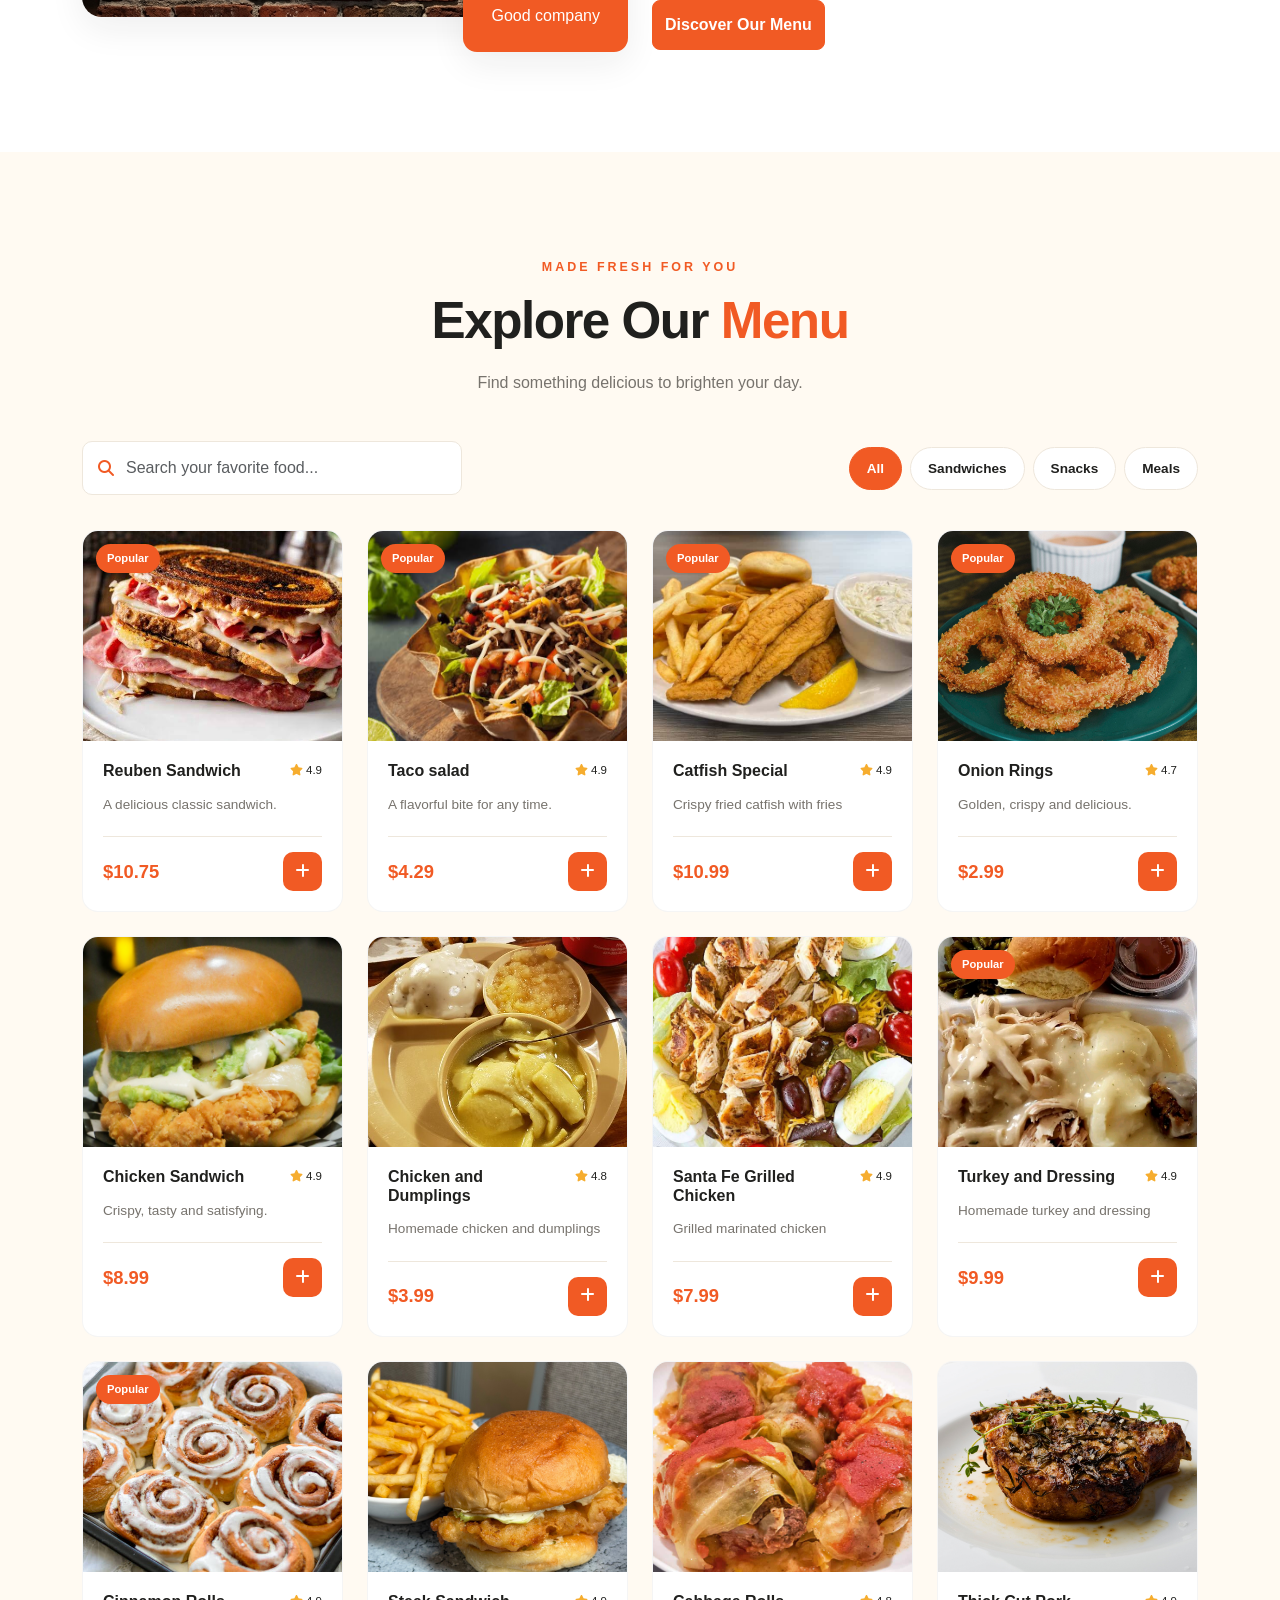
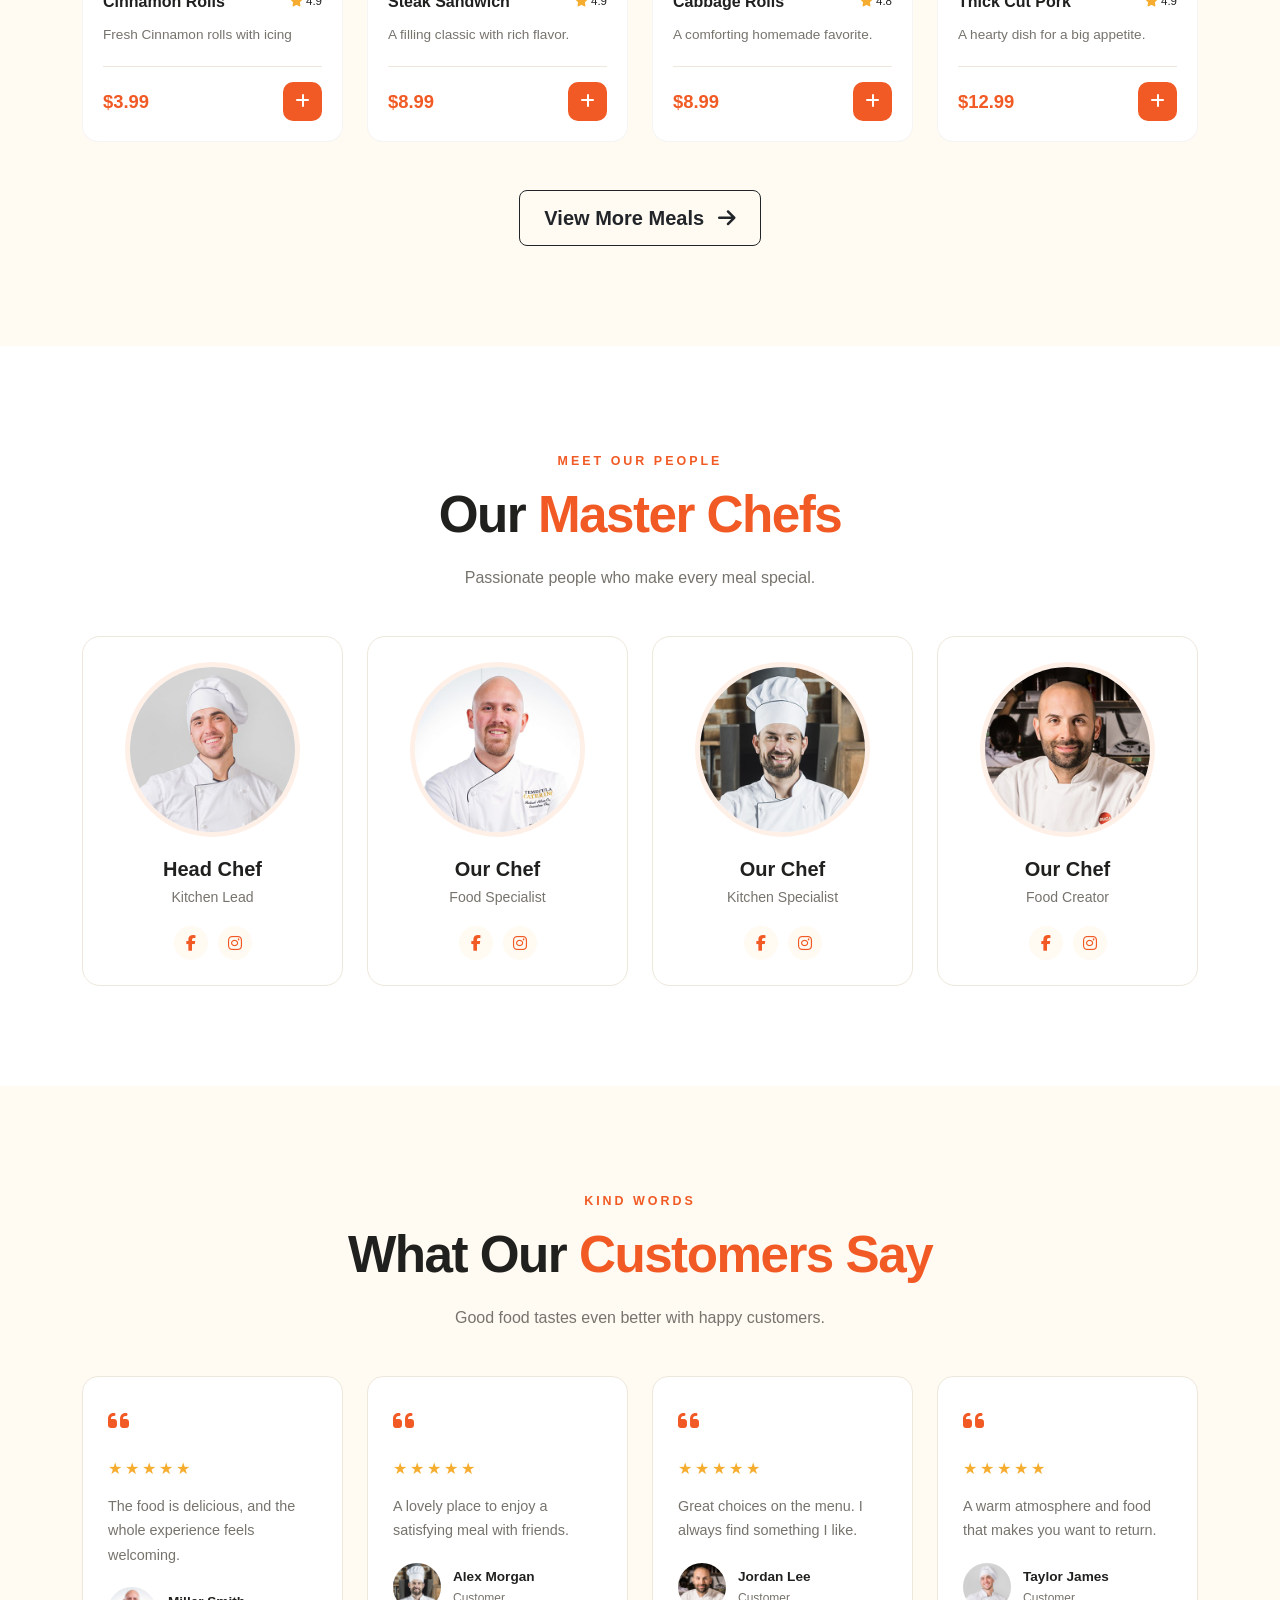
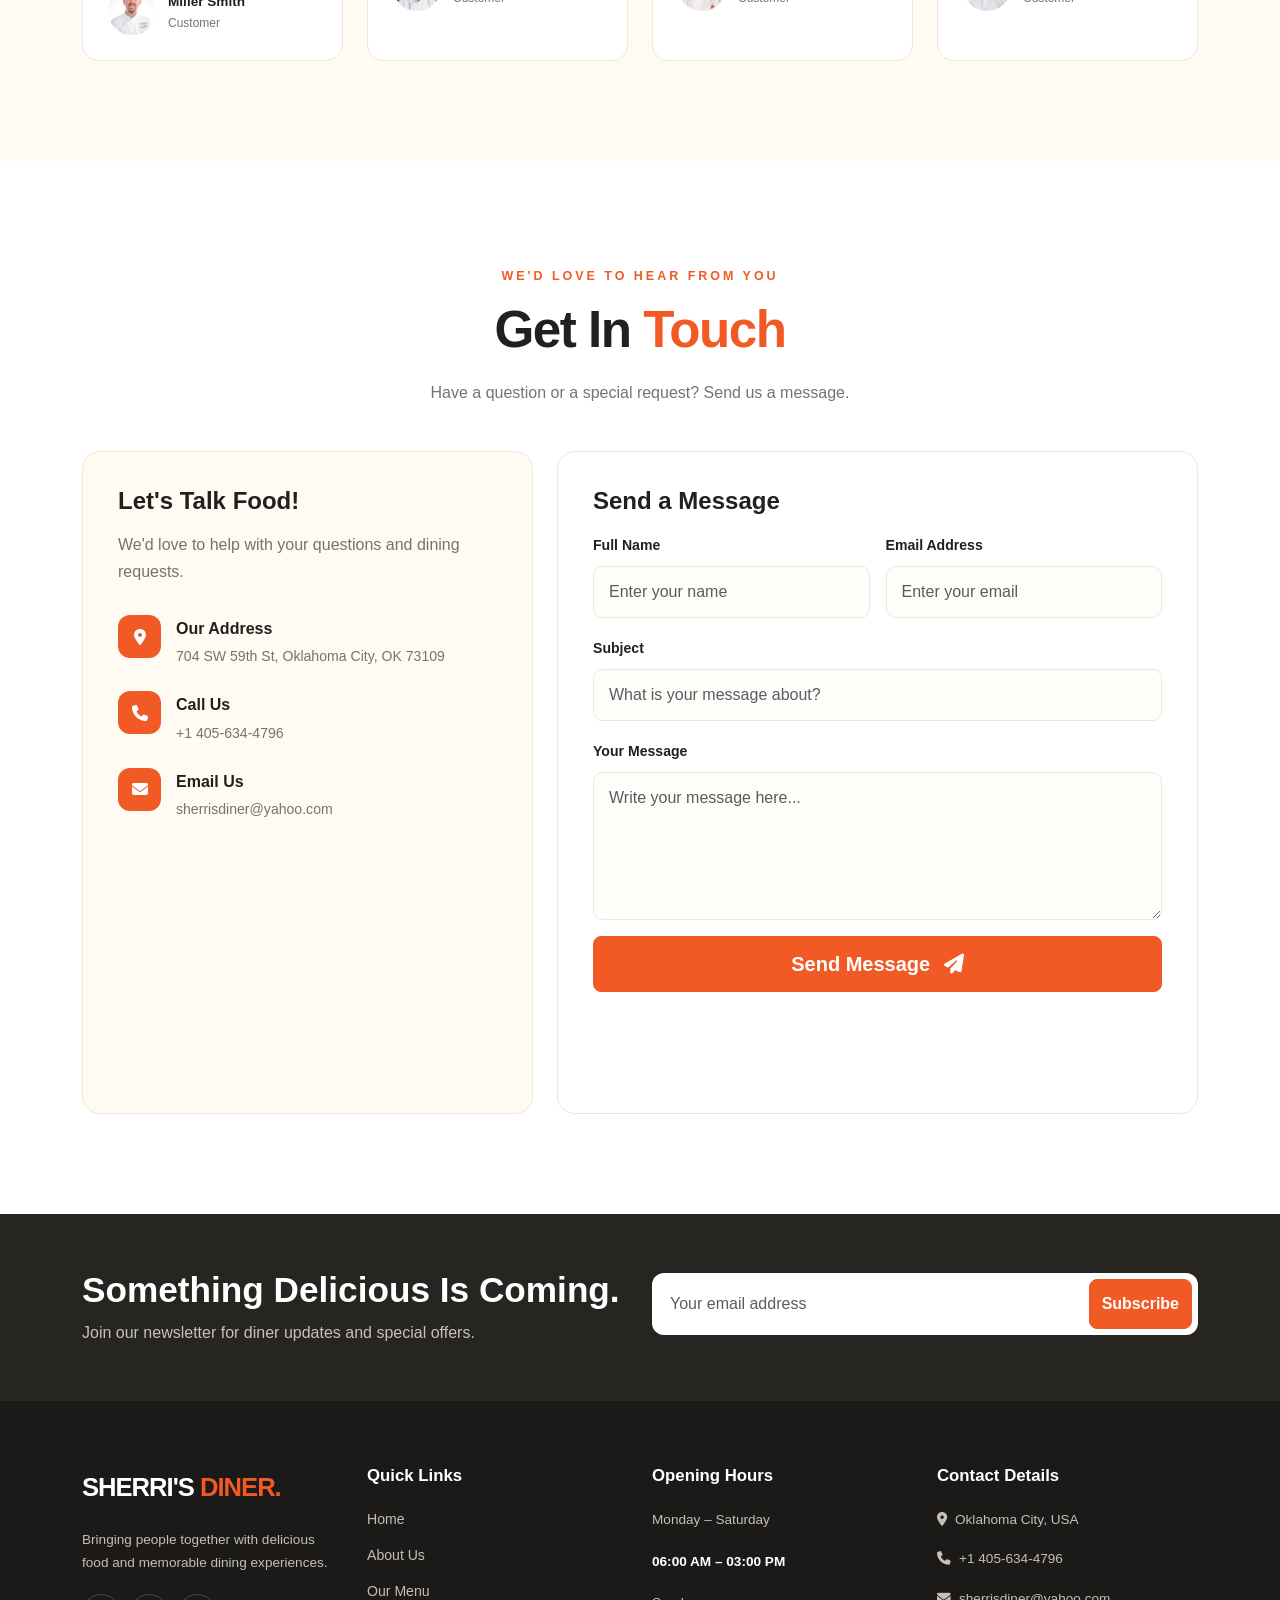
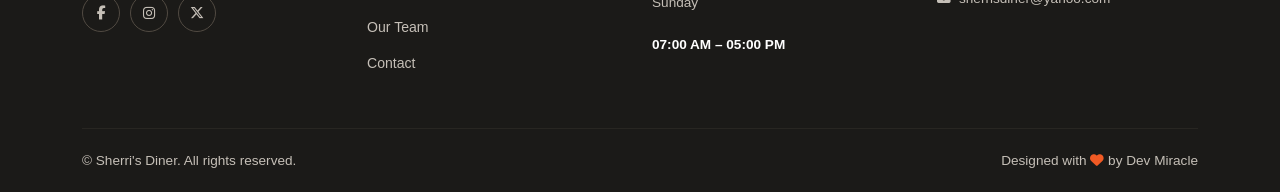
==== commit 592ec5ad: "add missing image" ====
--- a/index.html
+++ b/index.html
@@ -17,7 +17,6 @@
 </head>
 
 <body>
-
 <!-- NAVBAR -->
 <nav class="navbar navbar-expand-lg navbar-light sticky-top">
     <div class="container">
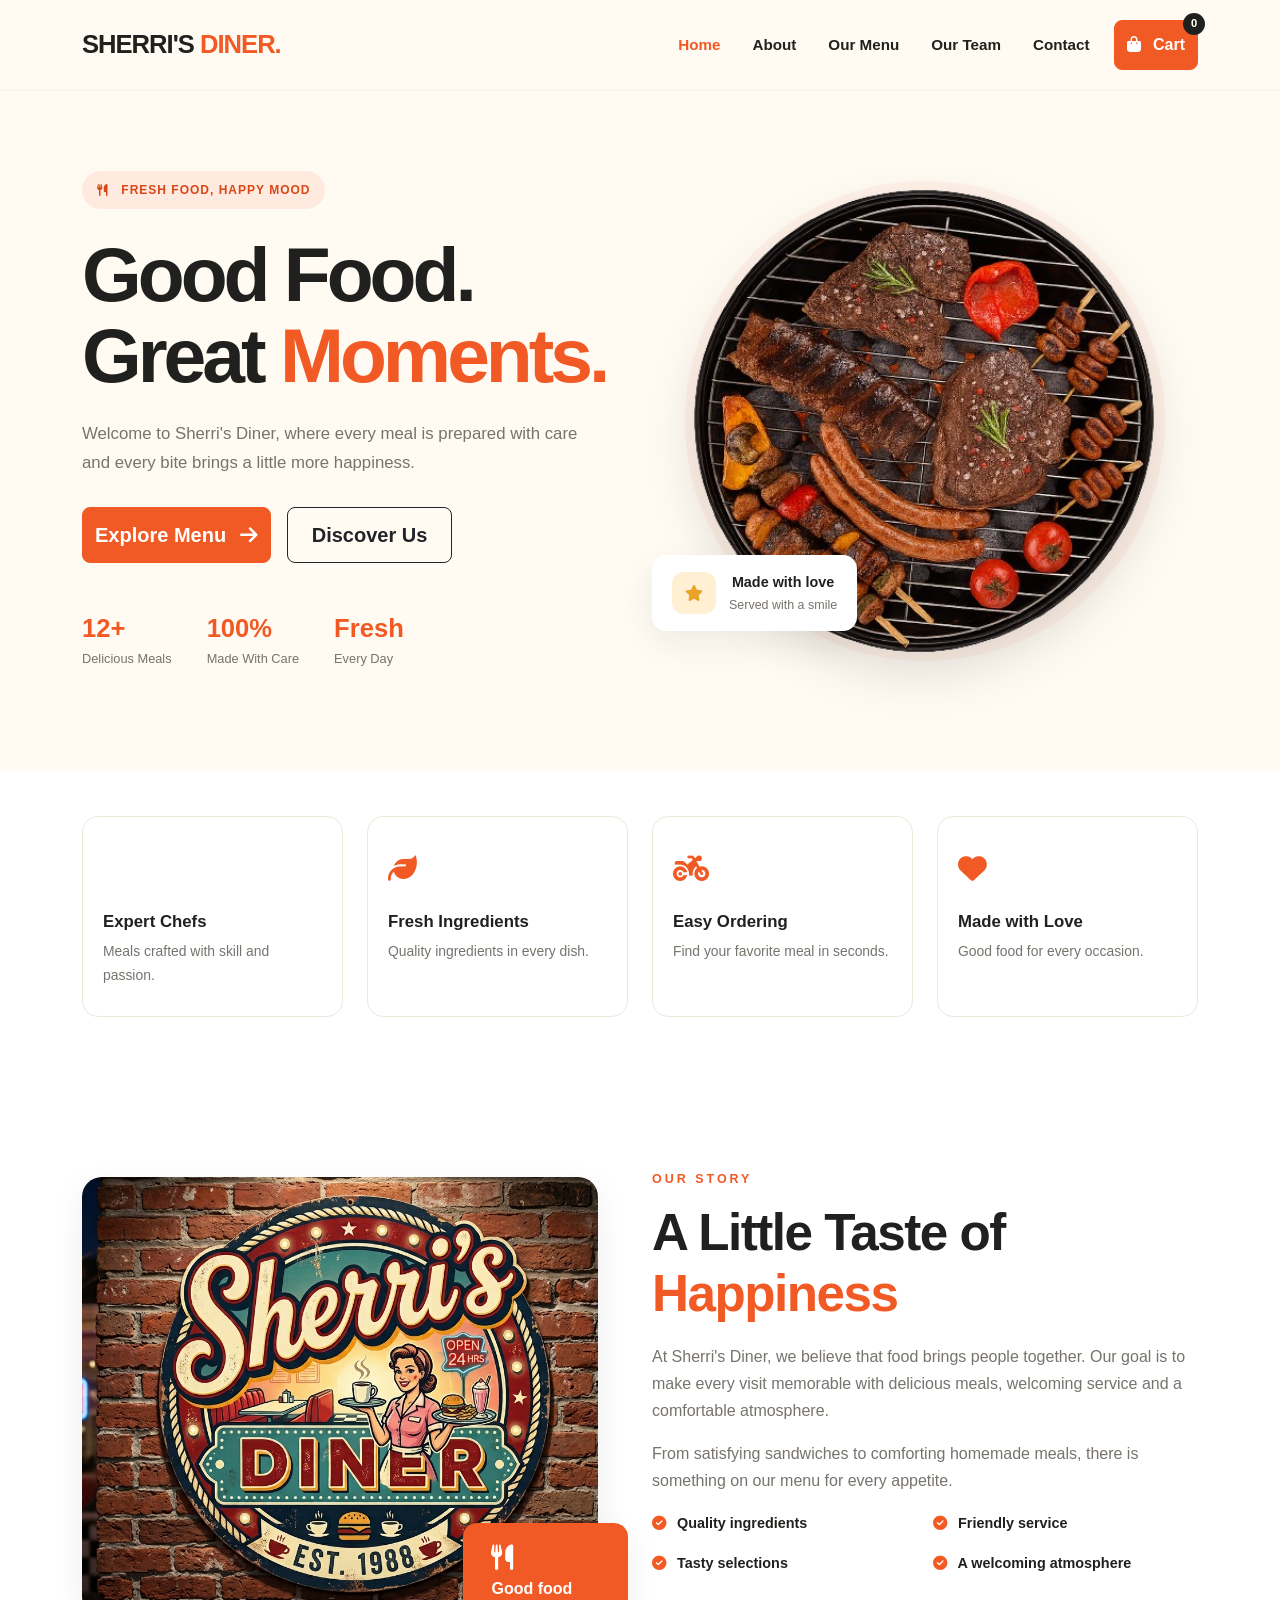
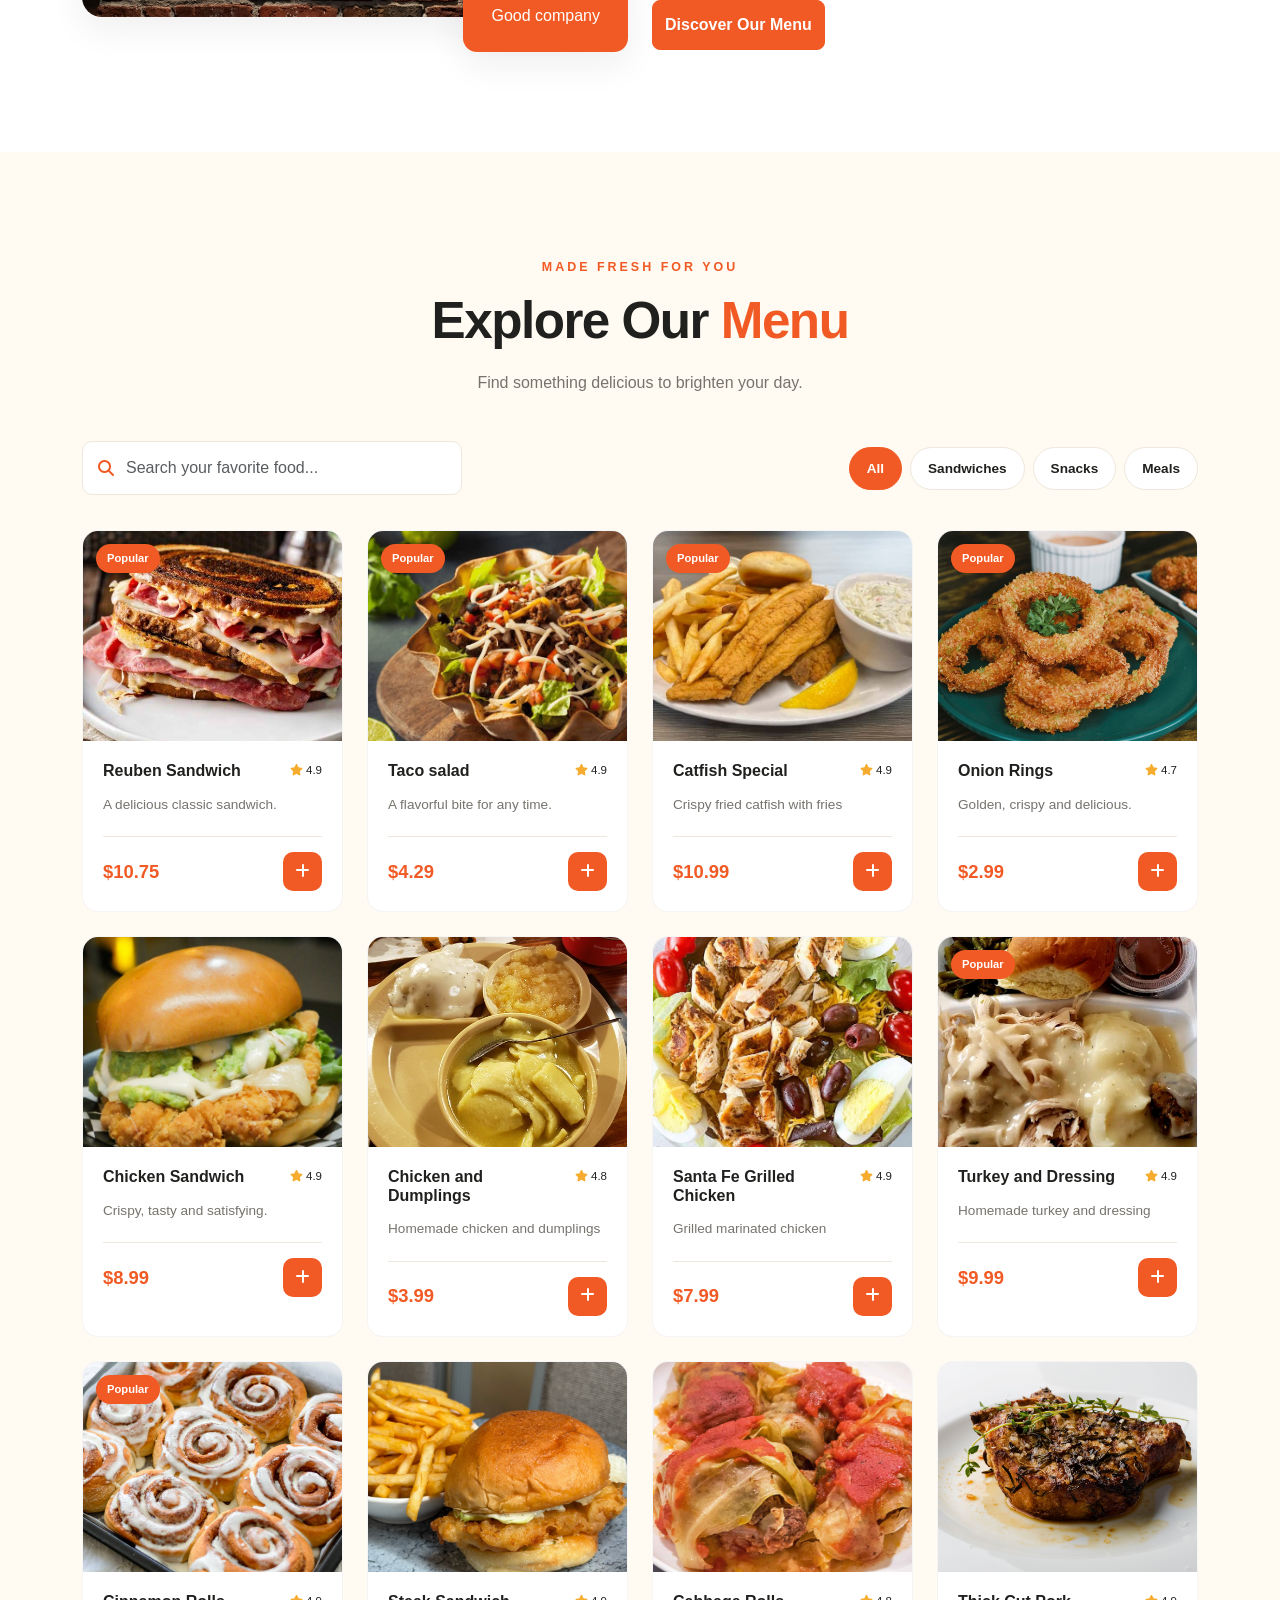
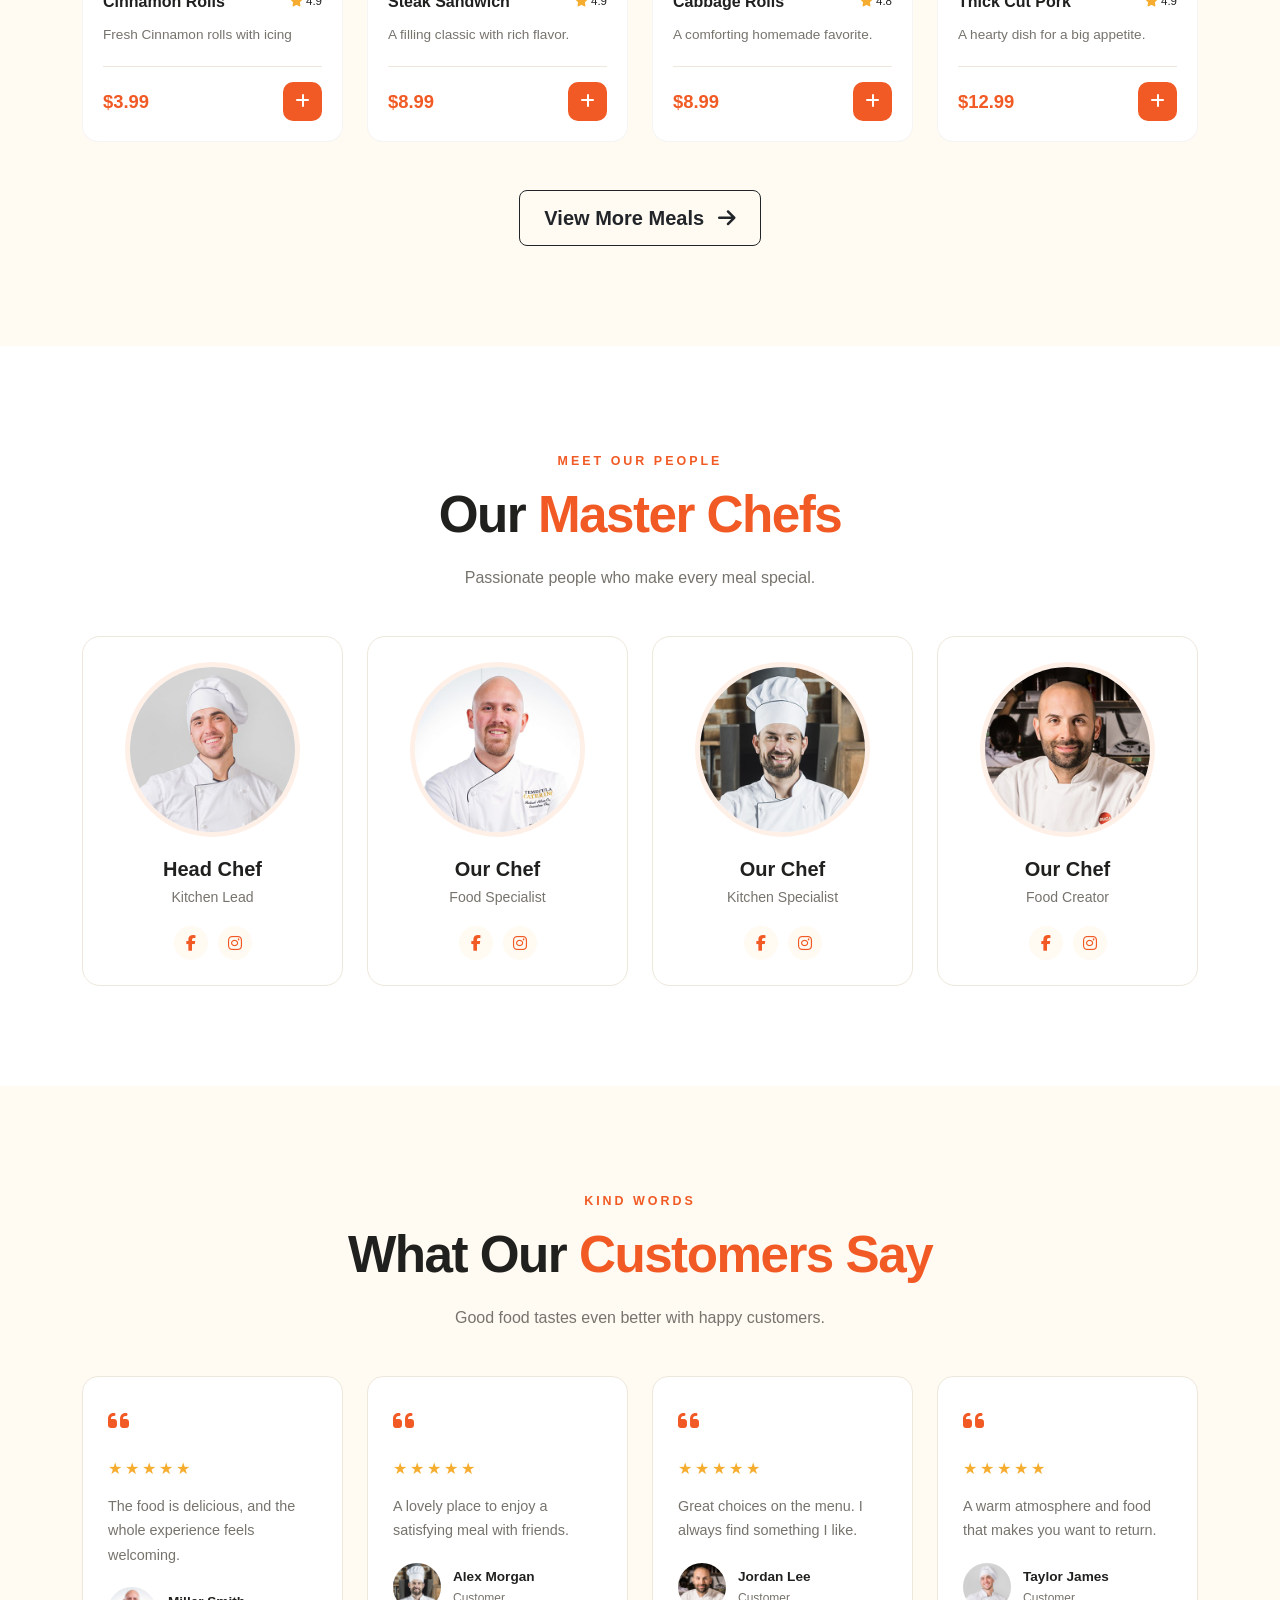
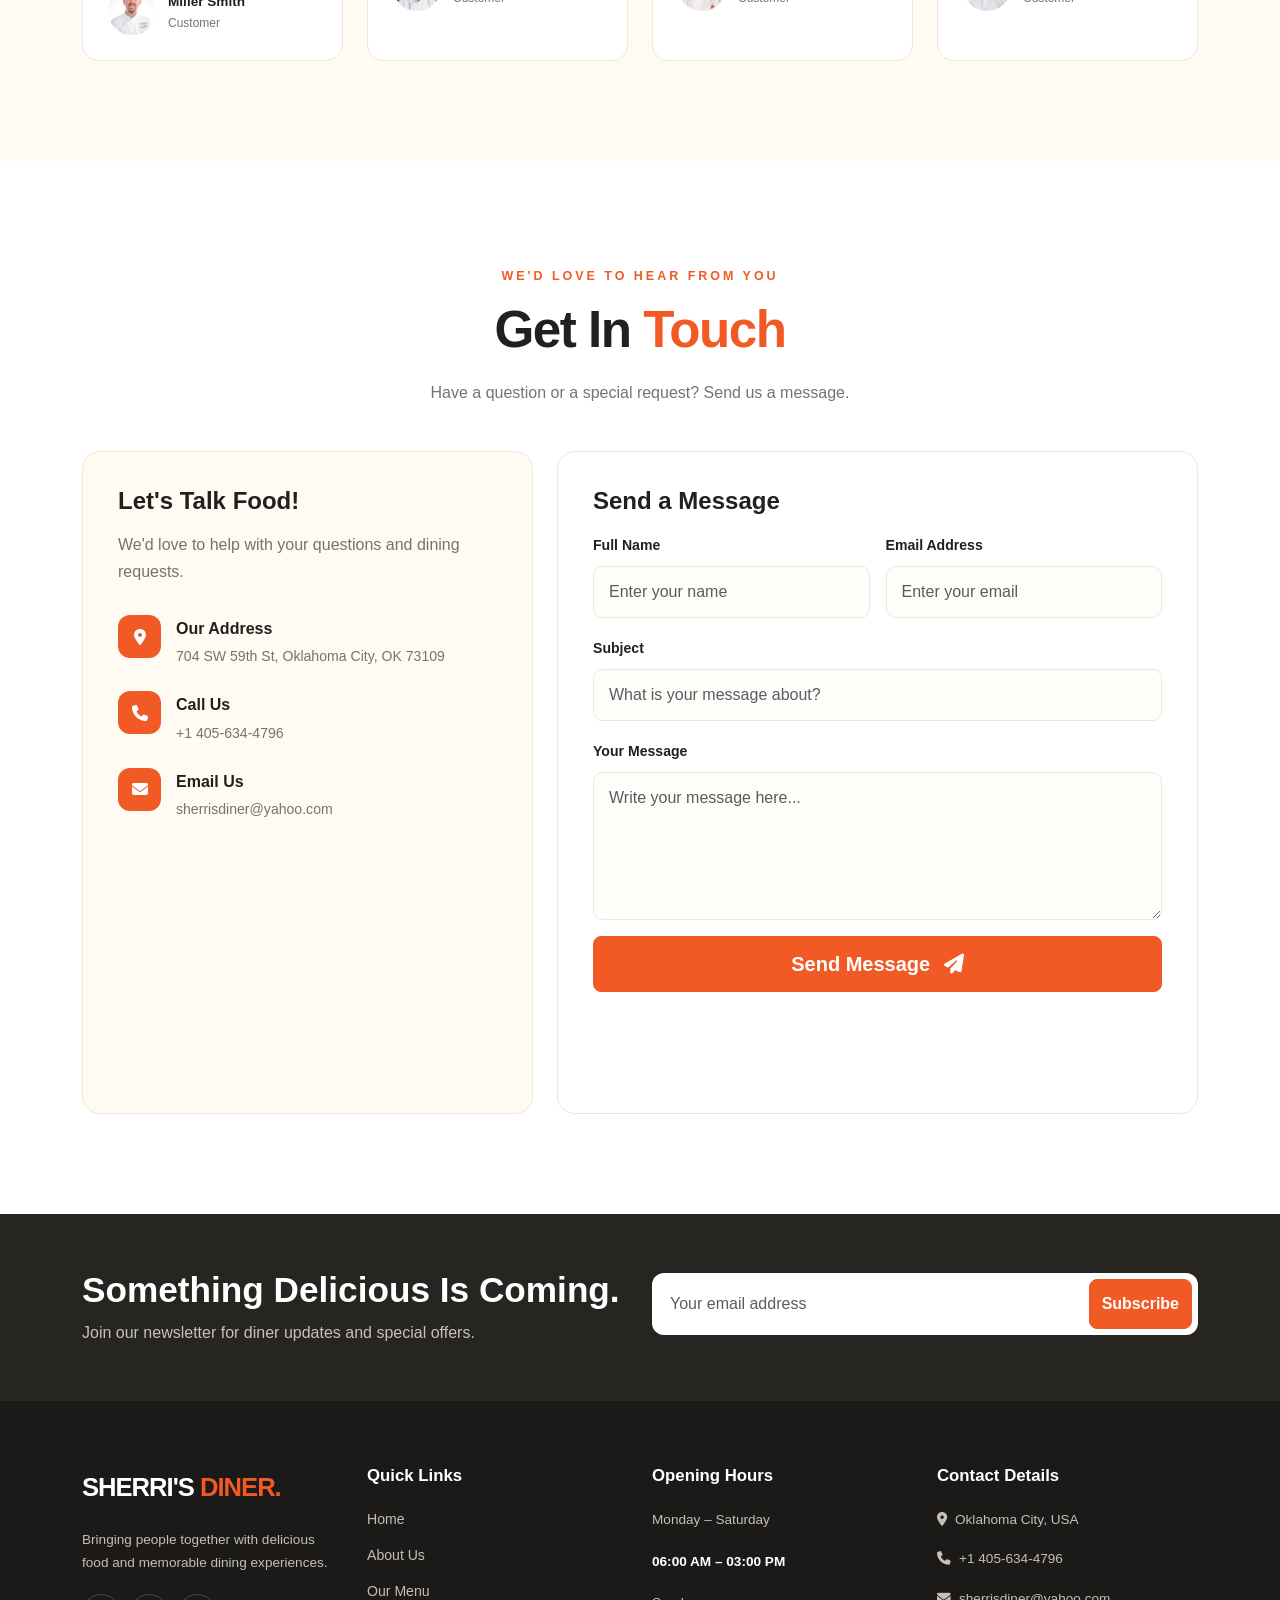
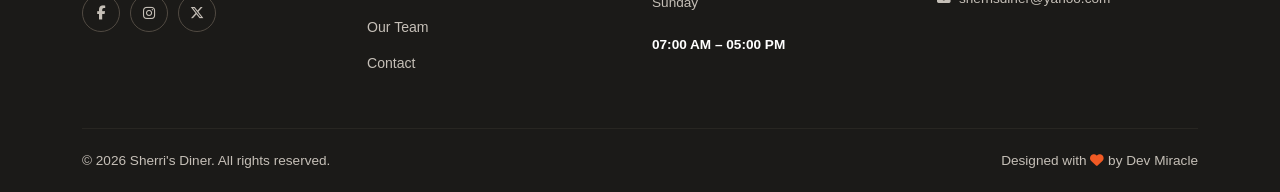
==== commit 874dd693: "fix Js path and cart" ====
--- a/index.html
+++ b/index.html
@@ -12,7 +12,7 @@
     <link rel="stylesheet"href="https://cdnjs.cloudflare.com/ajax/libs/font-awesome/6.7.2/css/all.min.css">
     <!-- External files -->
      <link rel="stylesheet" href="CSS/style.css">
-    <script src="Js/bootstrap.bundle.min.js"></script>
+    <script src="Js/script.js"></script>
         
 </head>
 
@@ -112,7 +112,7 @@
                 <div class="hero-image-wrap">
                     <div class="hero-circle"></div>
                     <img
-                        src="images/1000139769-removebg-preview.png"
+                        src="images/hero.png"
                         class="img-fluid hero-image"
                         alt="Delicious meal from Sherri's Diner">
 
@@ -895,6 +895,6 @@
     </div>
 </footer>
 
-<script src="bootstrap.bundle.min.js"></script>
+<script src="Js/bootstrap.bundle.min.js"></script>
 </body>
 </html>
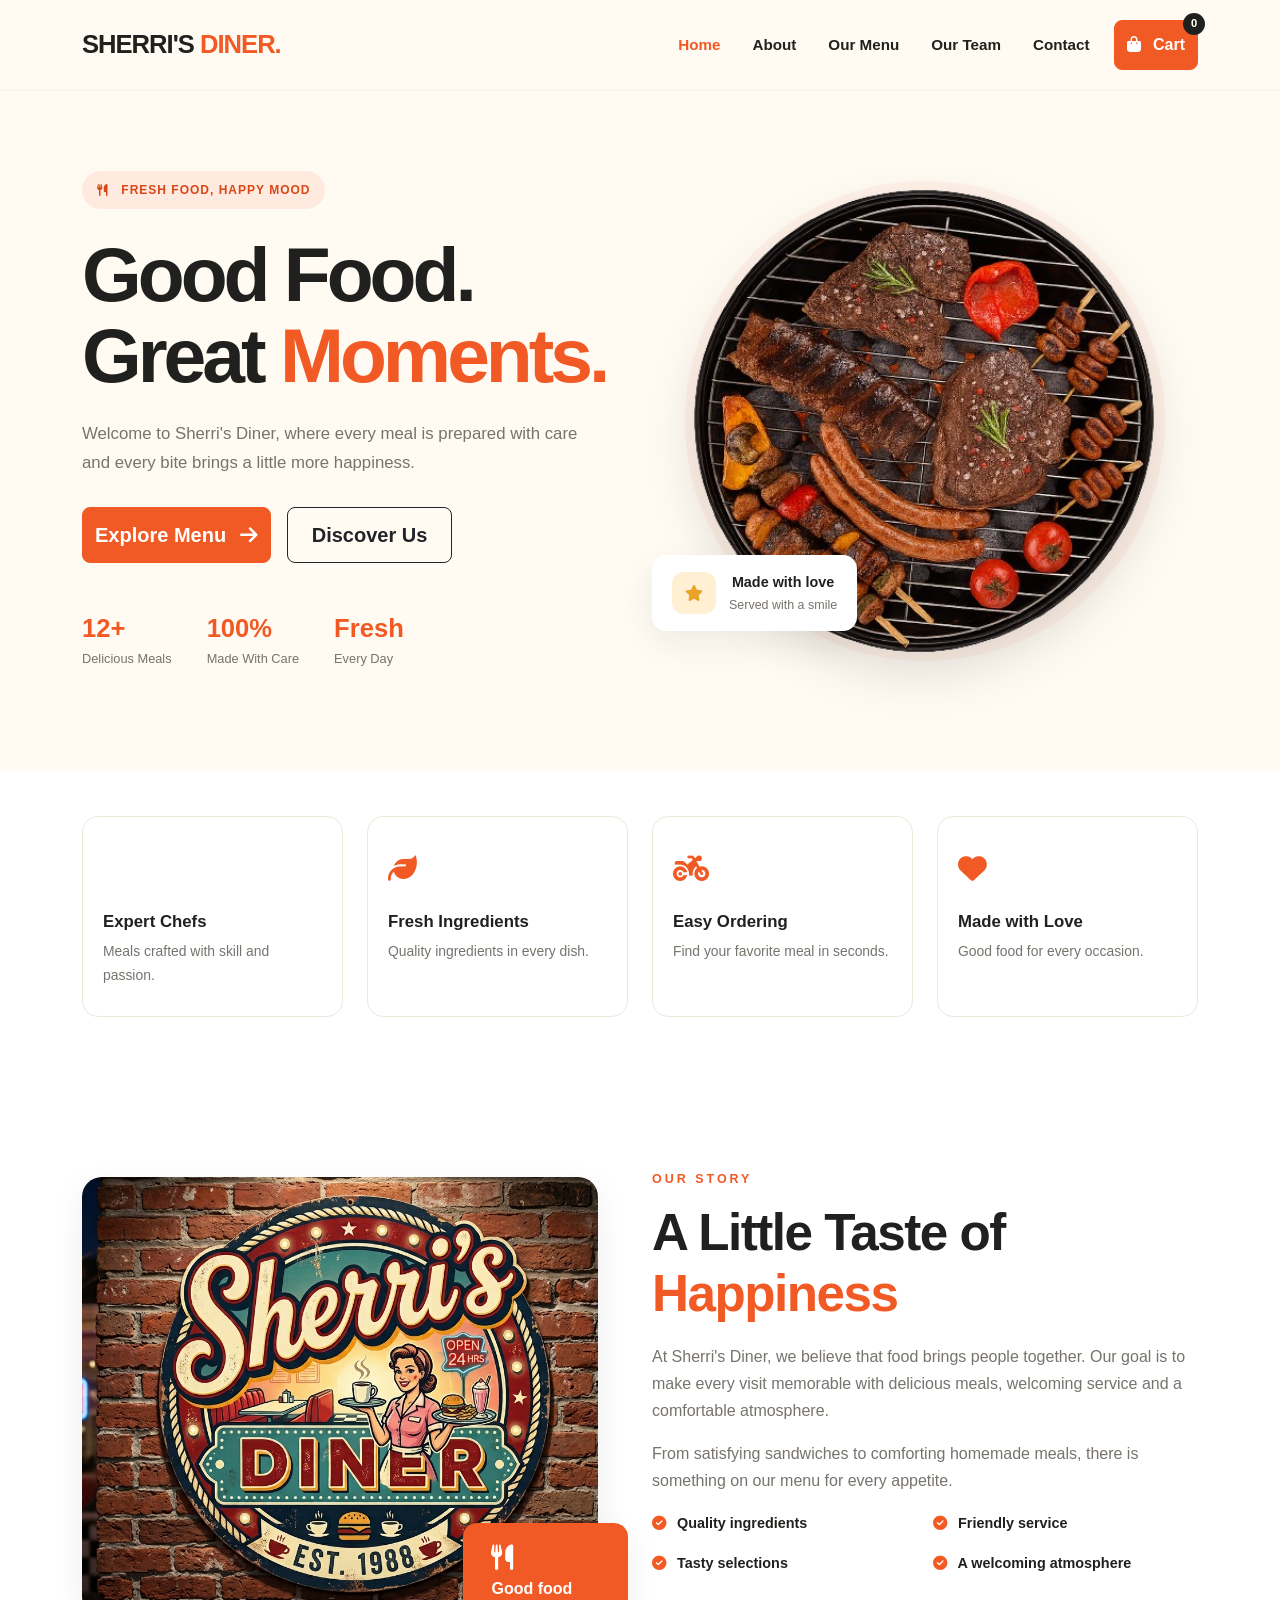
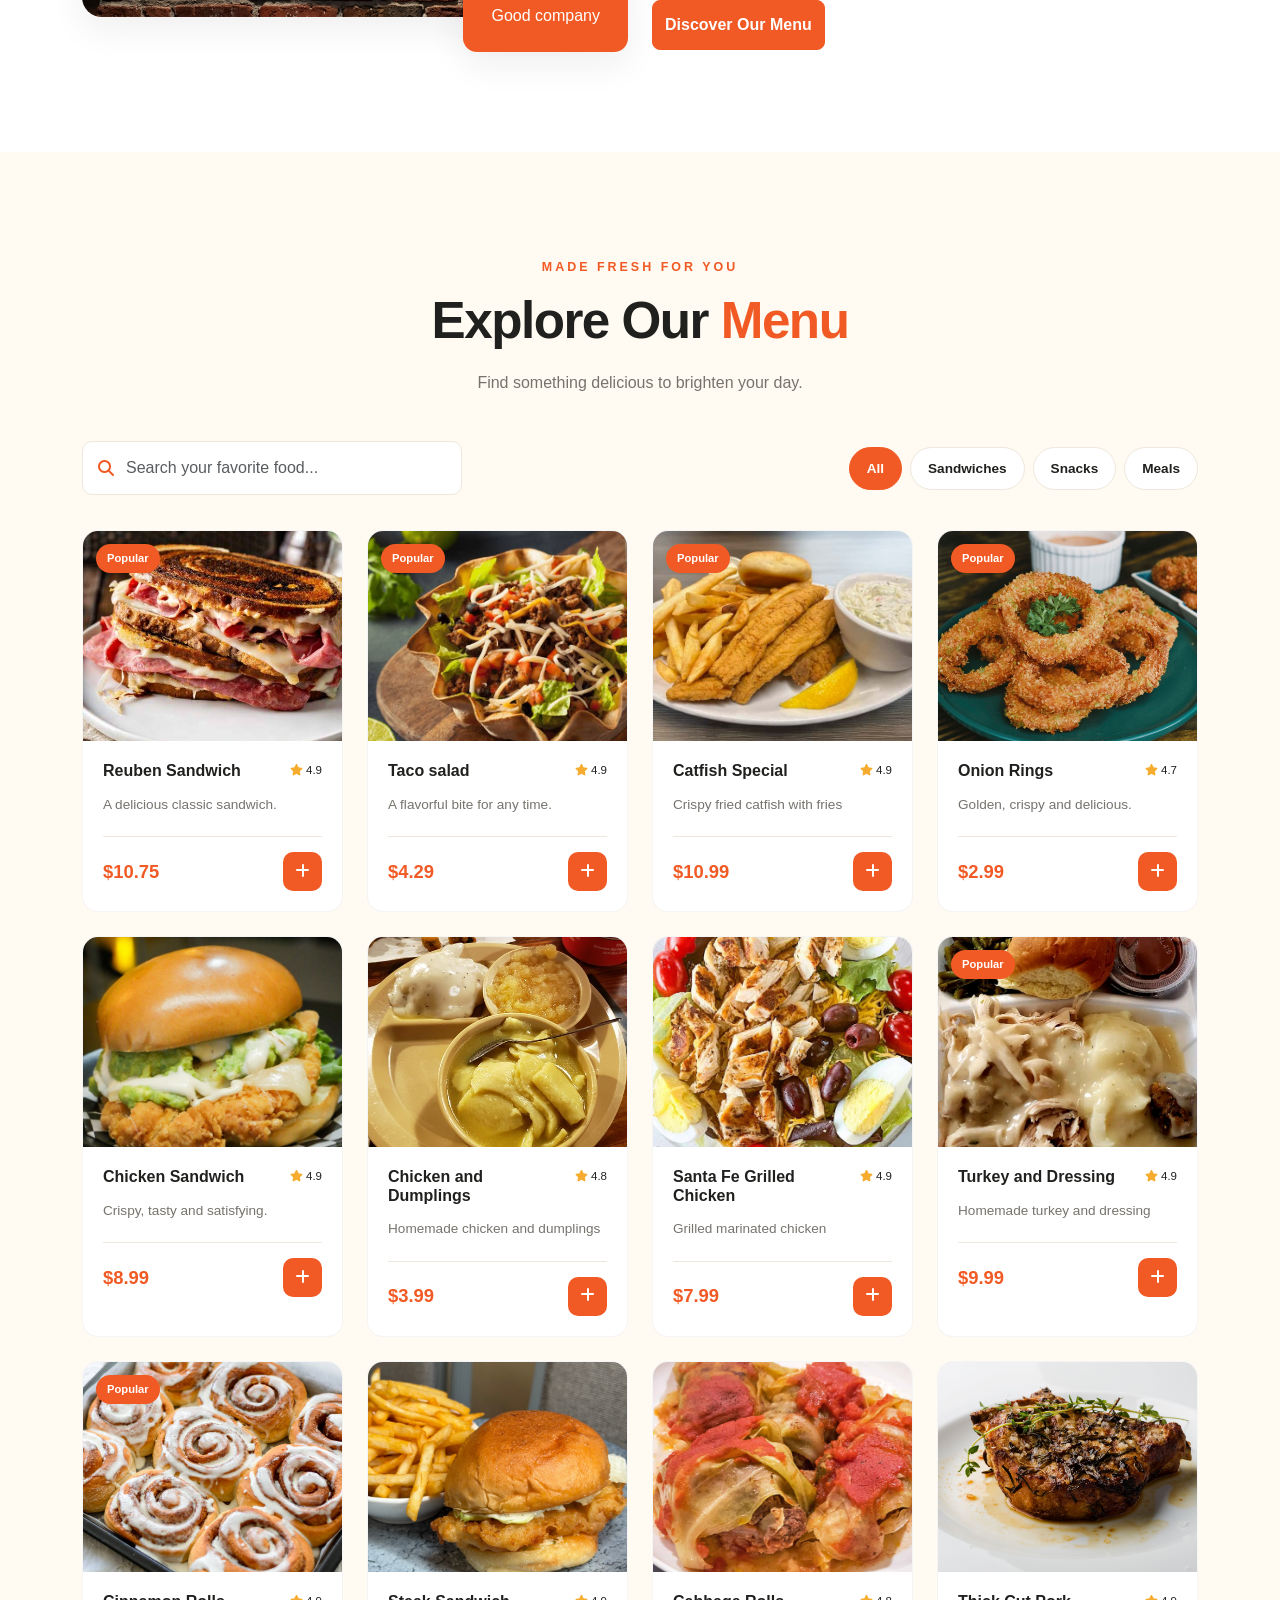
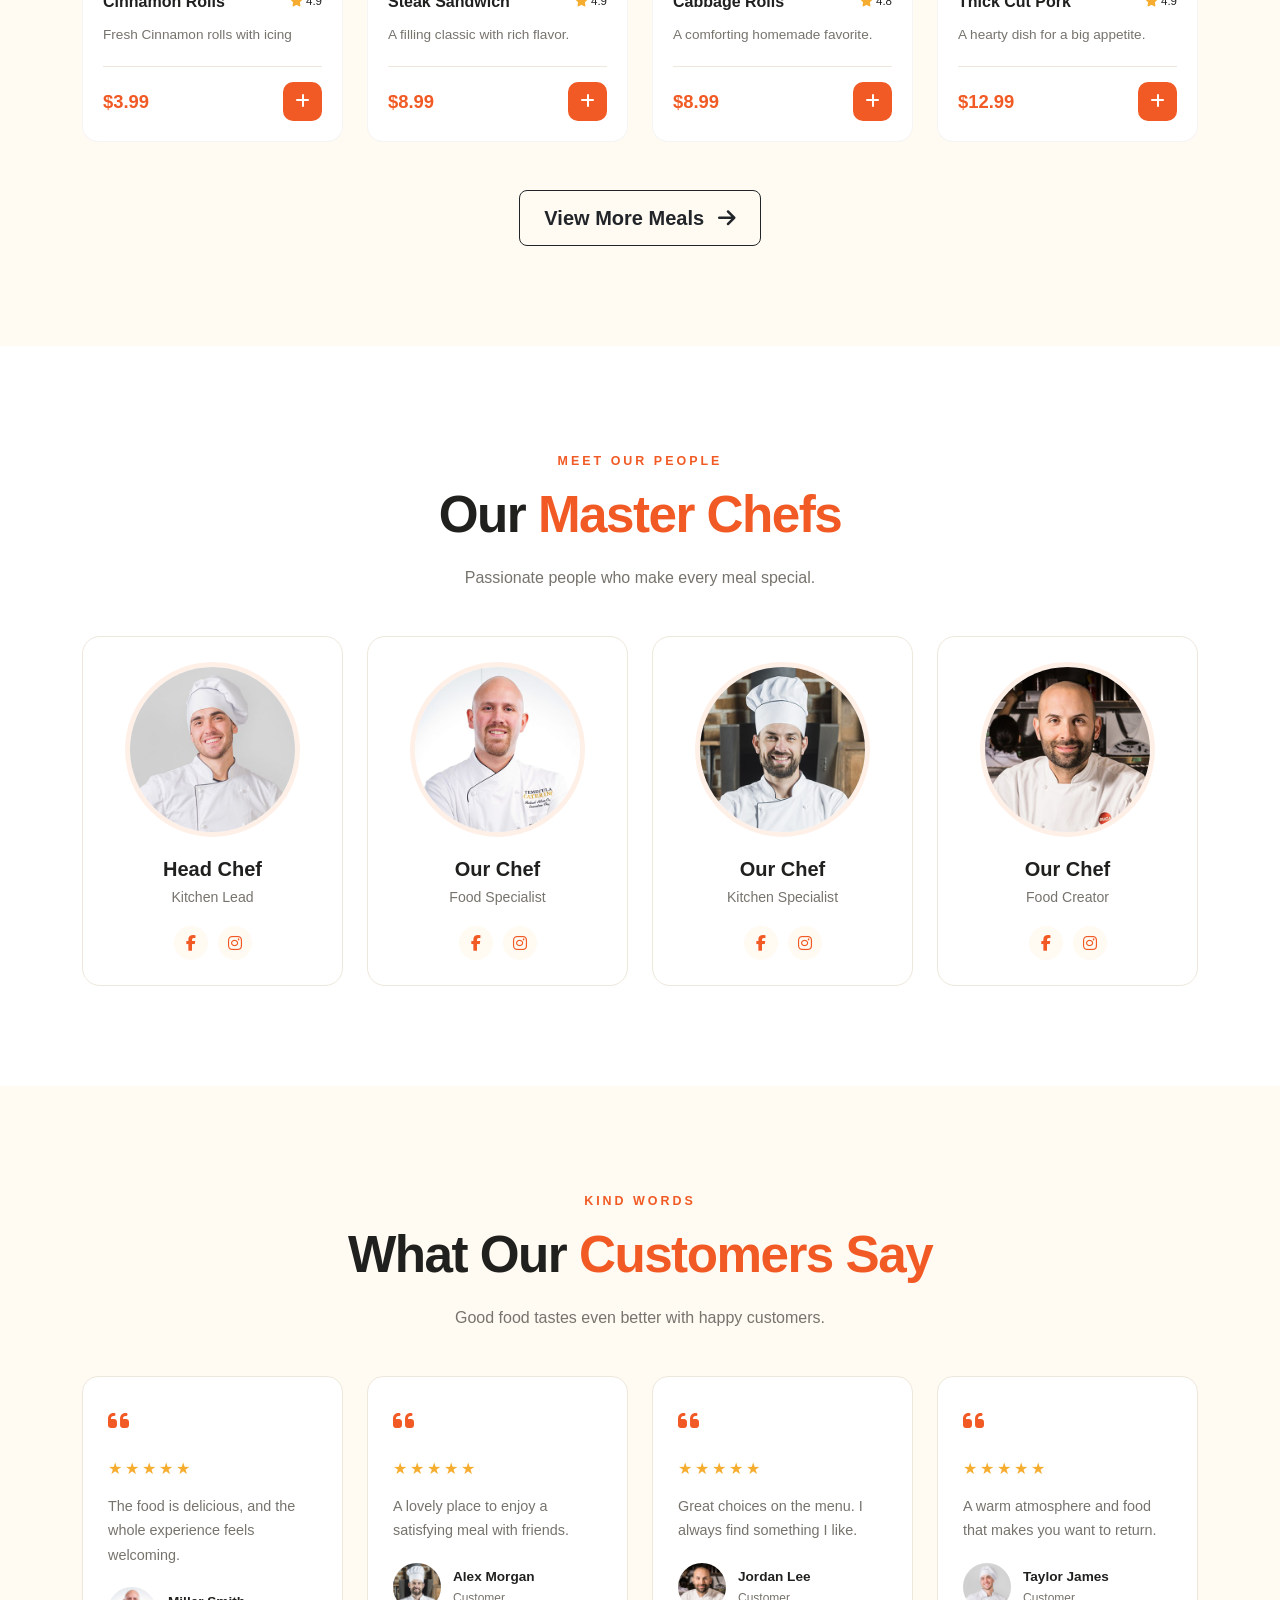
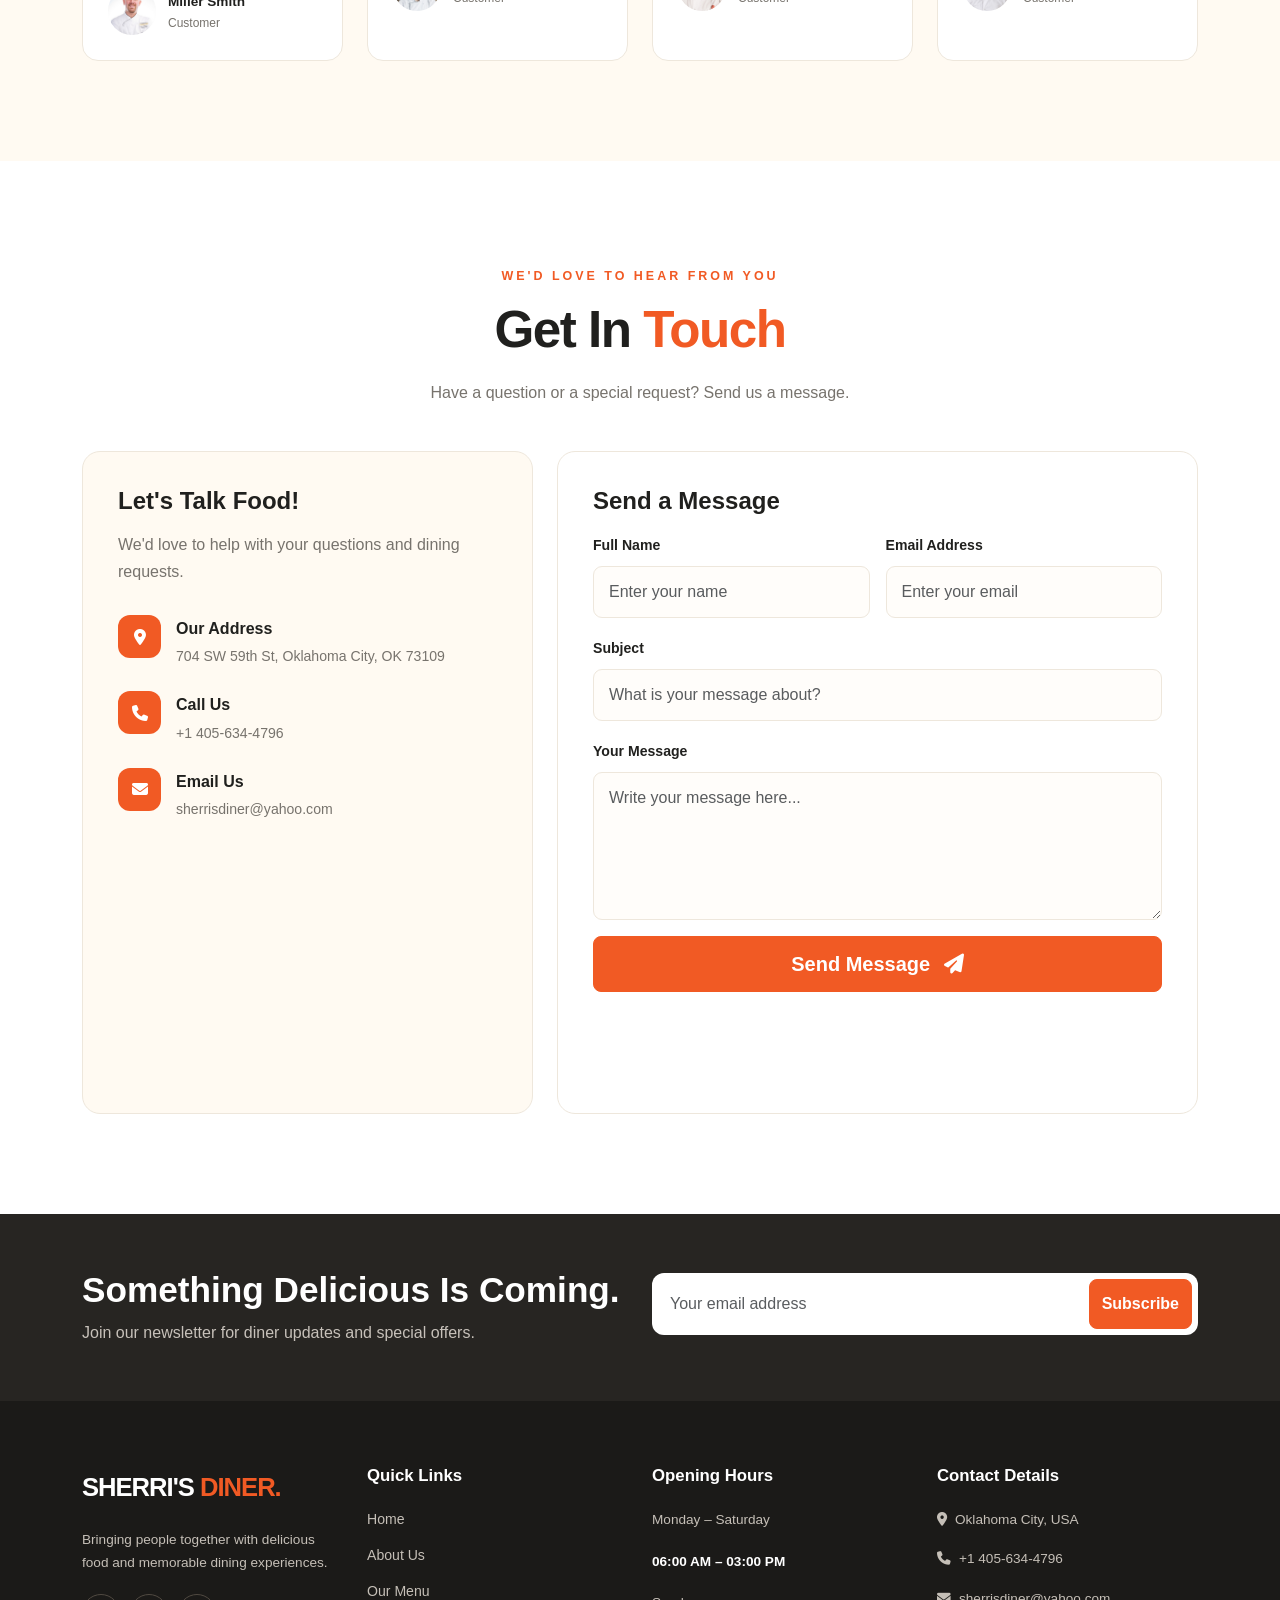
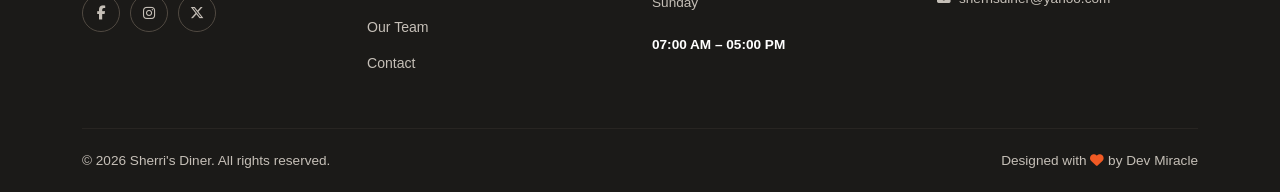
==== commit 25c131a1: "Install and configure Vercel Web Analytics # Vercel Web Analytics Installation  ## Summary Successfu" ====
--- a/index.html
+++ b/index.html
@@ -13,6 +13,9 @@
     <!-- External files -->
      <link rel="stylesheet" href="CSS/style.css">
     <script src="Js/script.js"></script>
+    
+    <!-- Vercel Web Analytics -->
+    <script defer src="https://cdn.vercel-insights.com/v1/script.js"></script>
         
 </head>
 
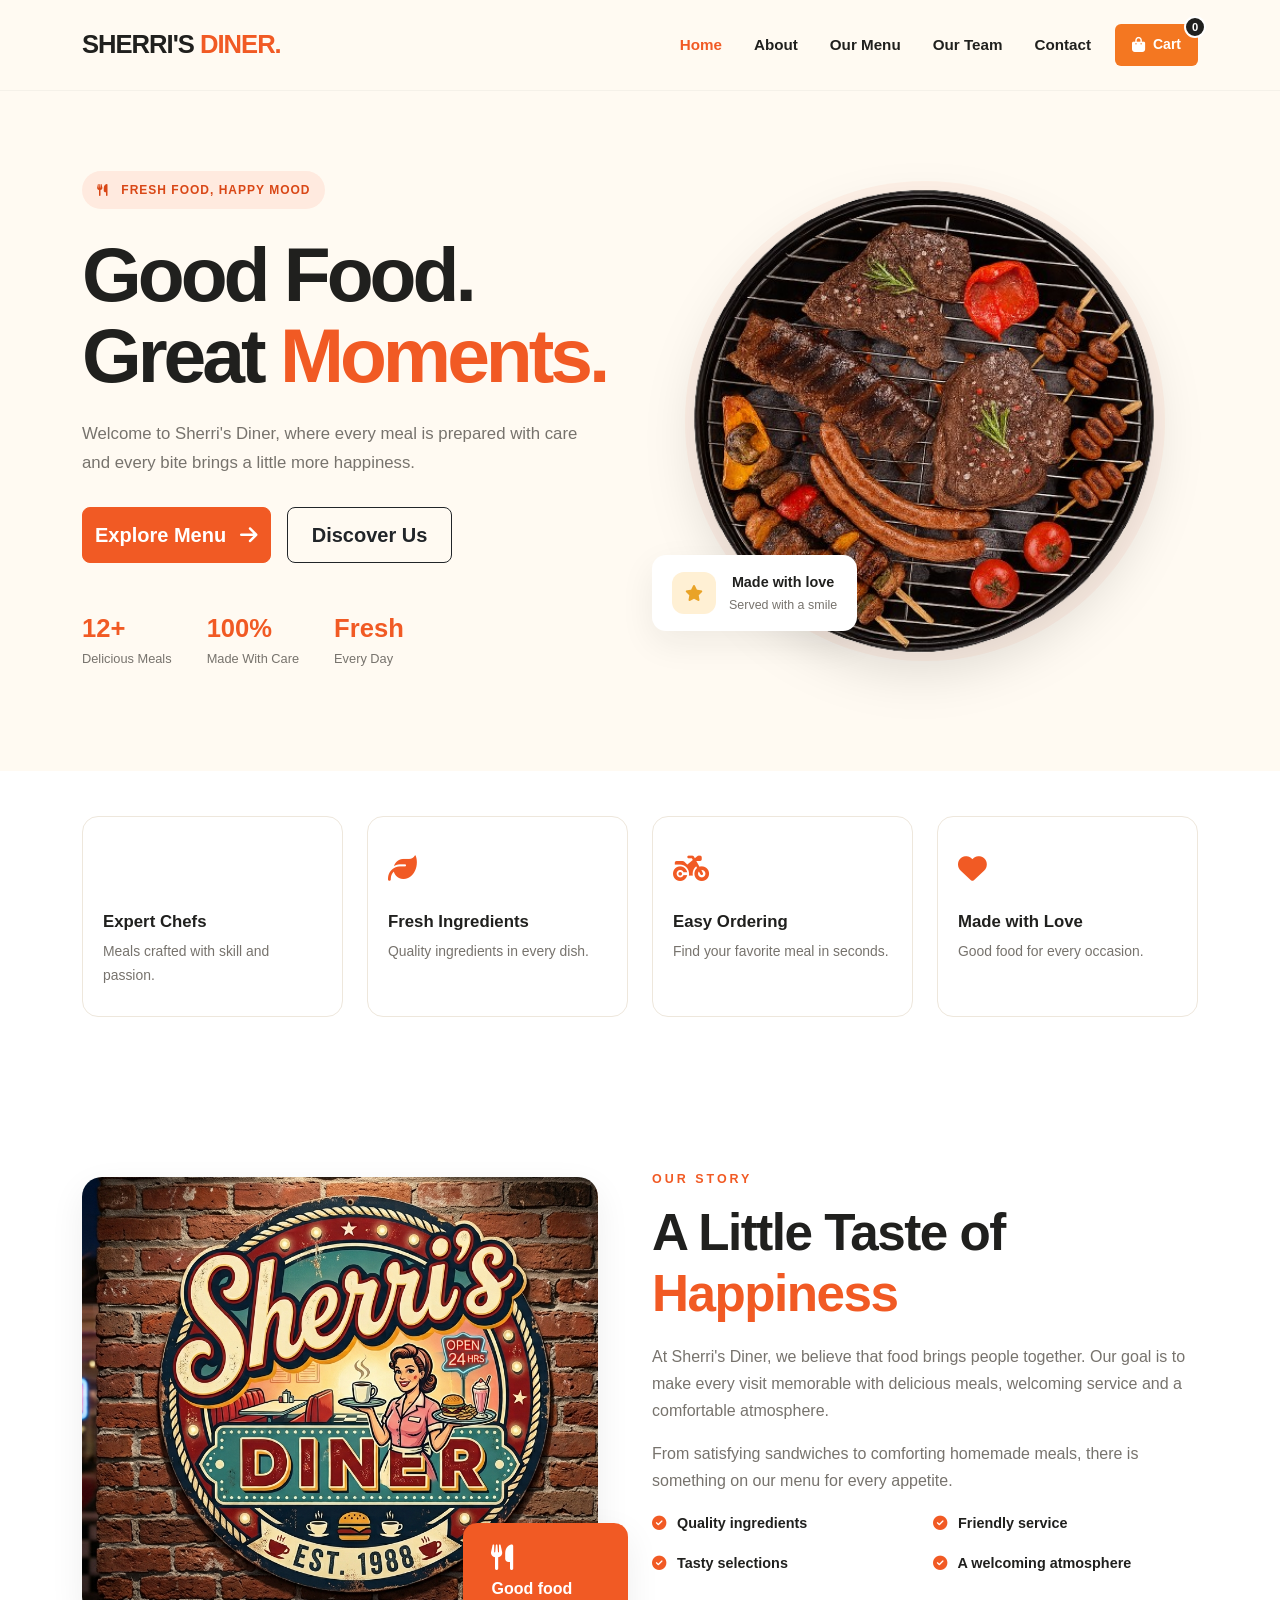
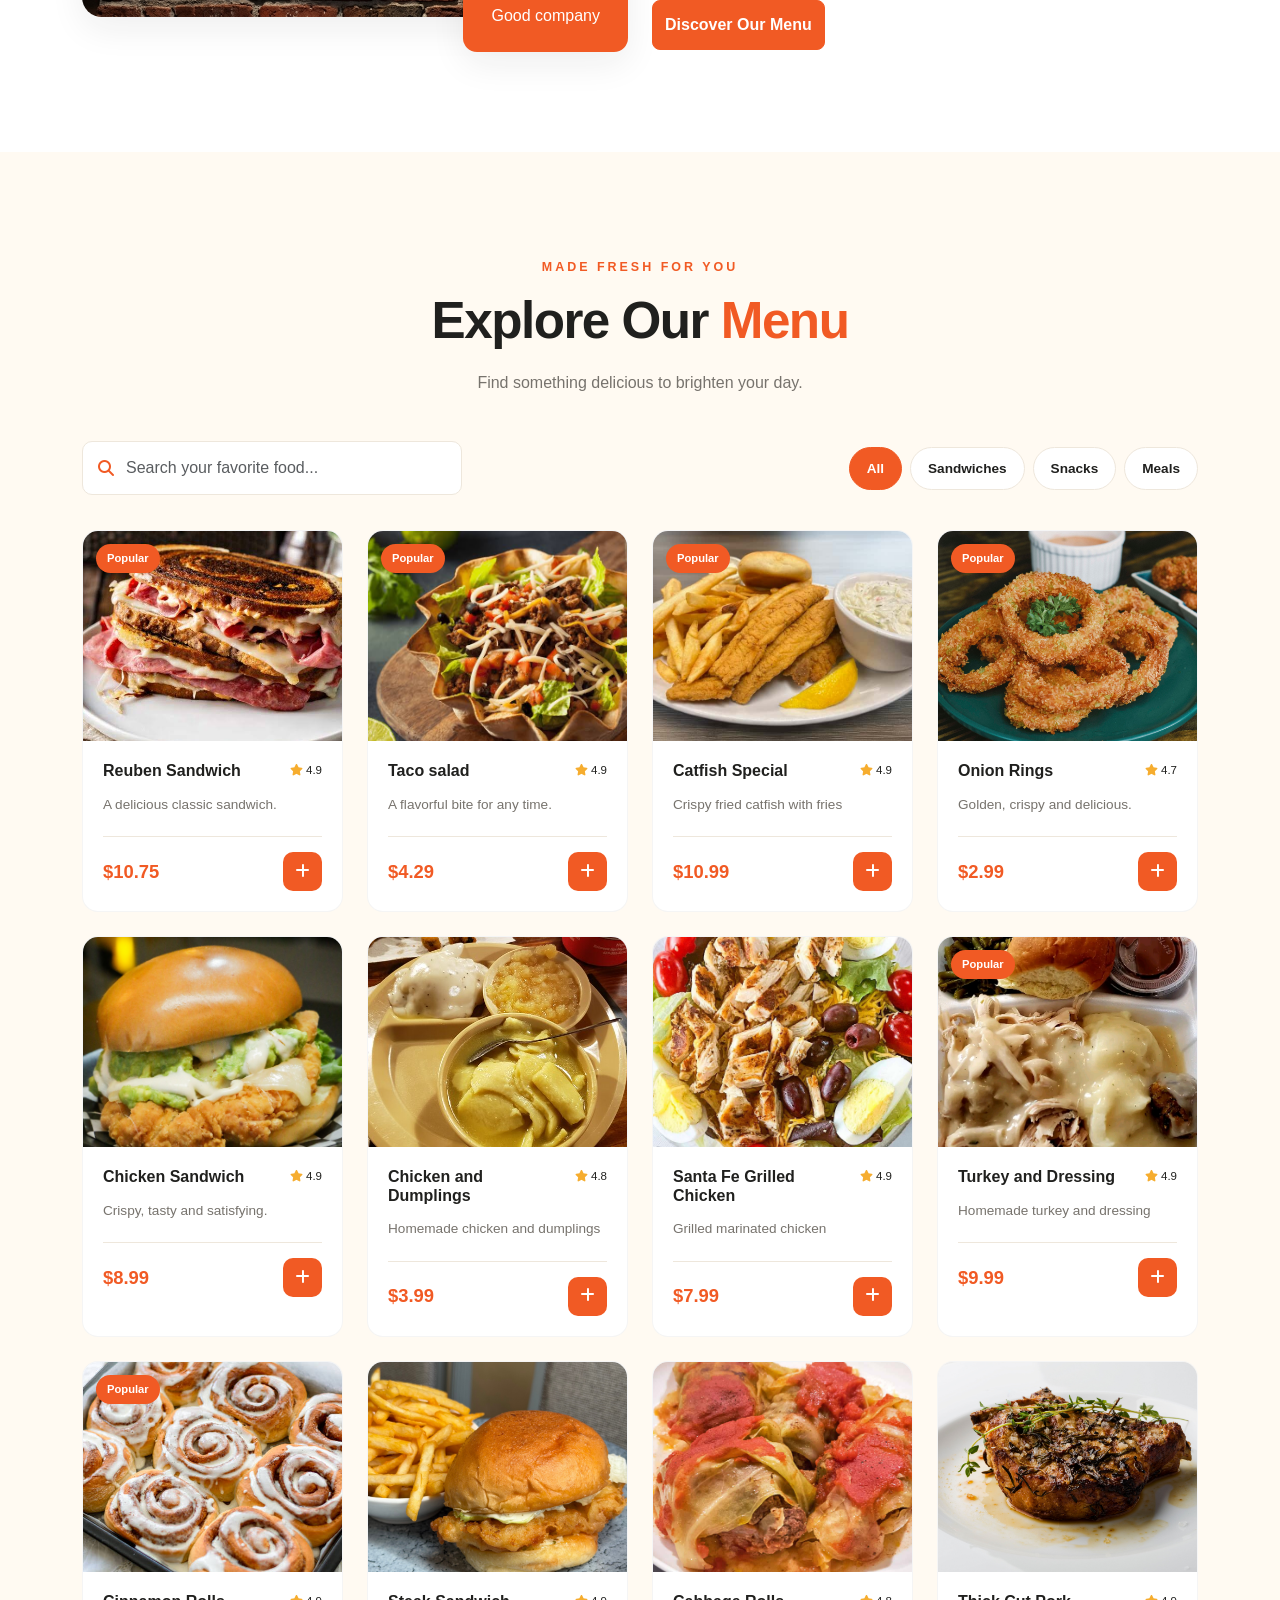
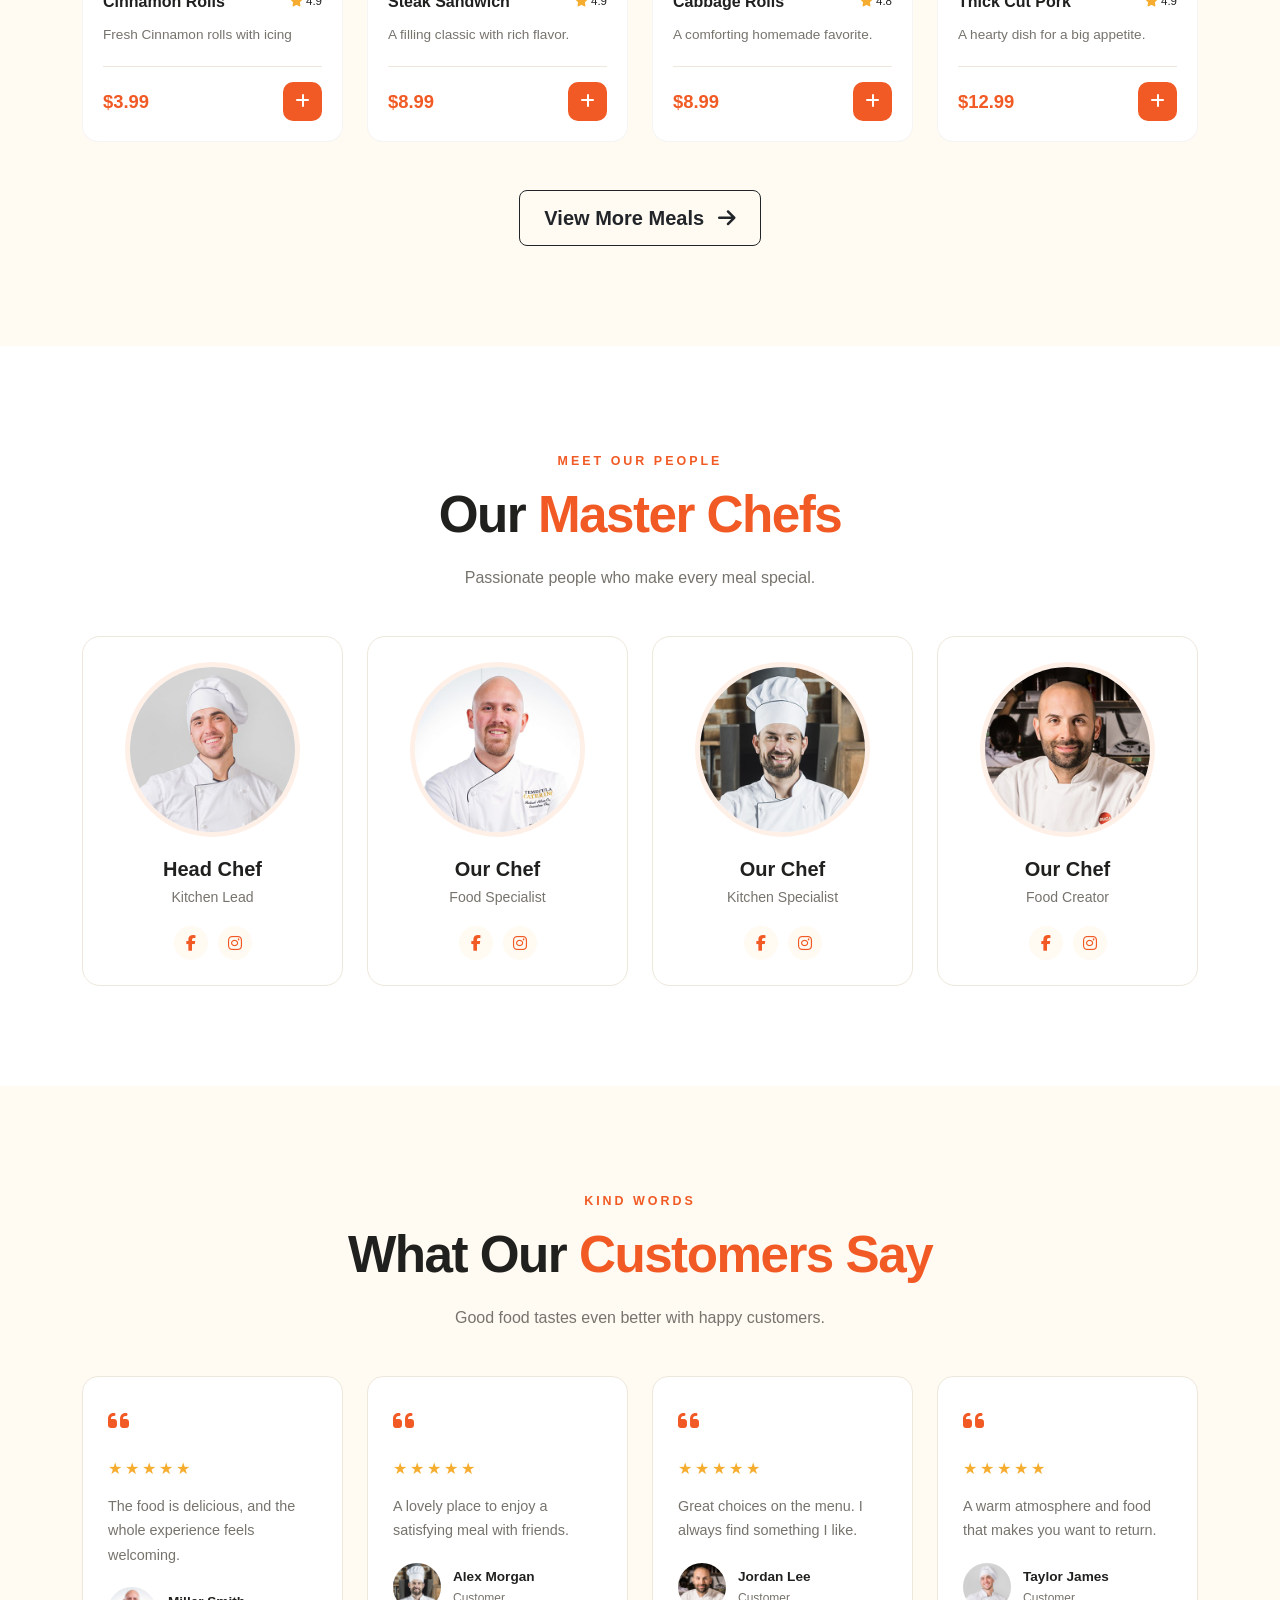
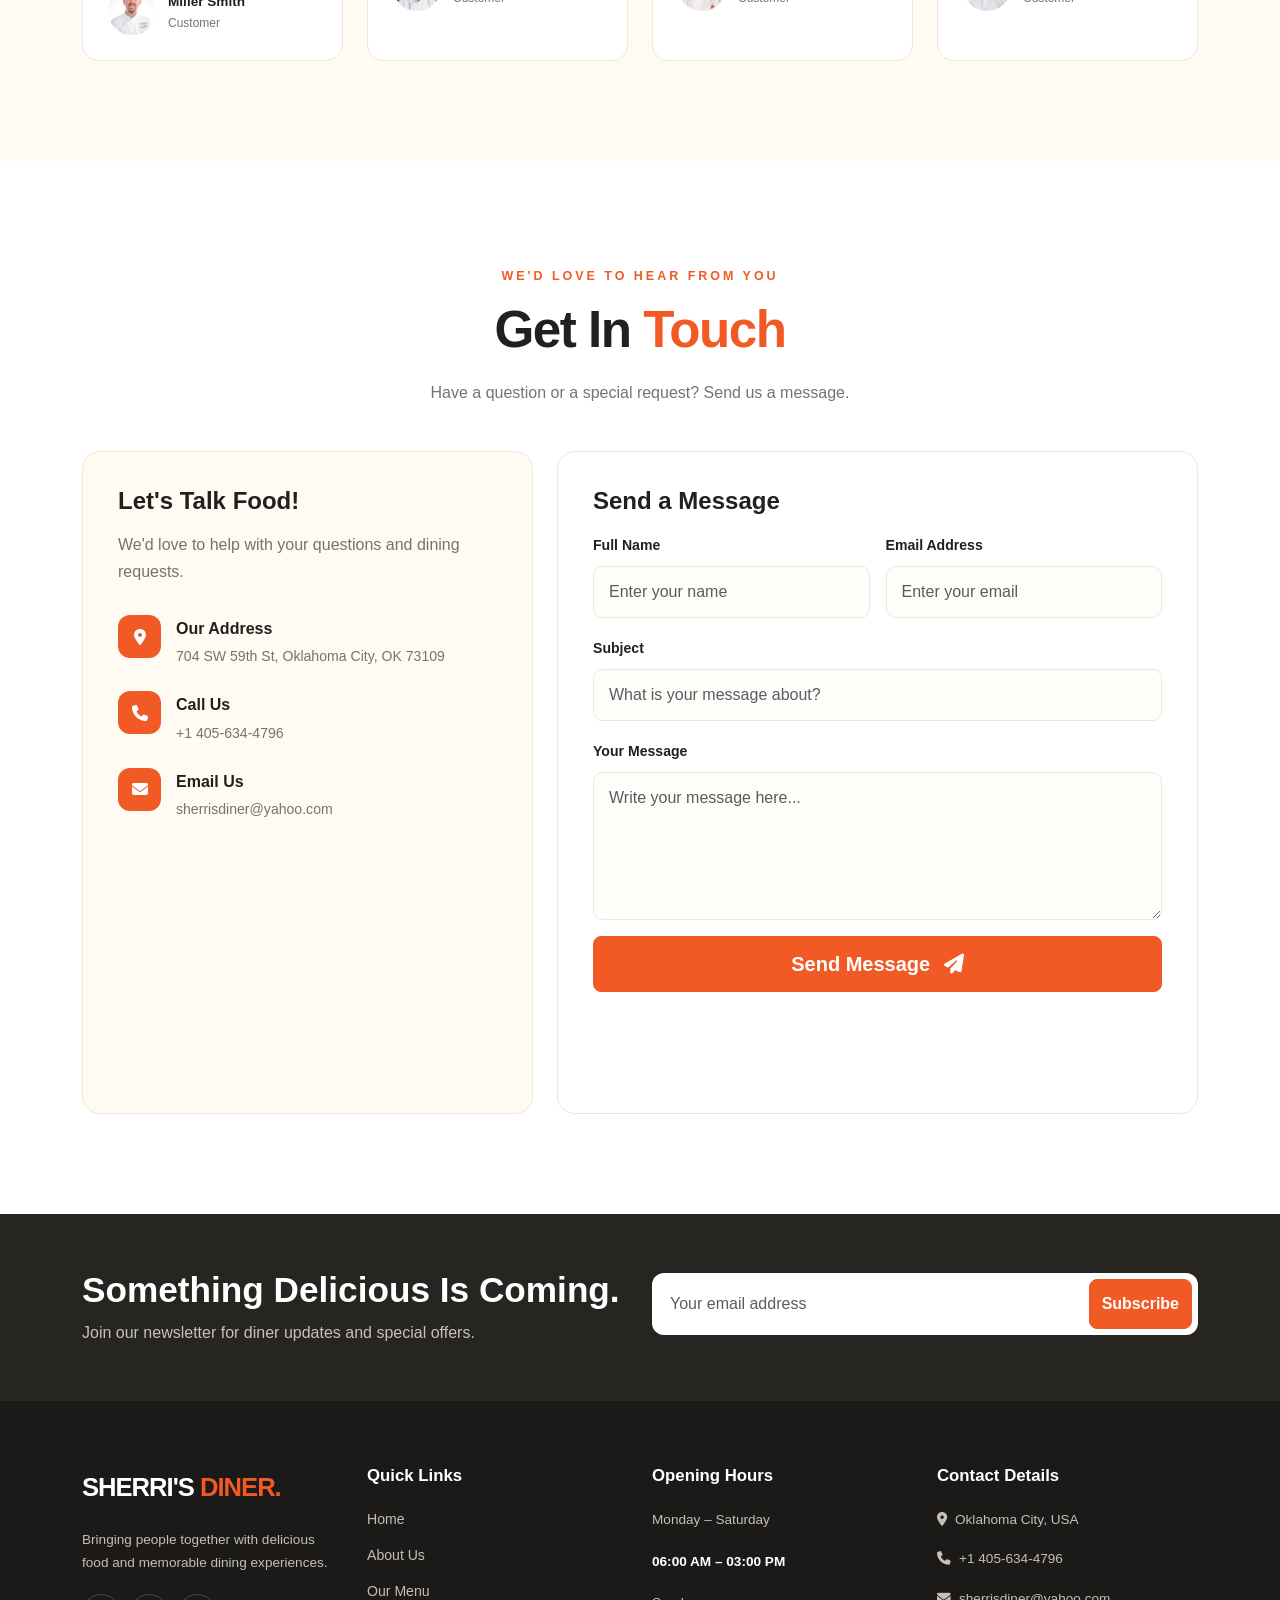
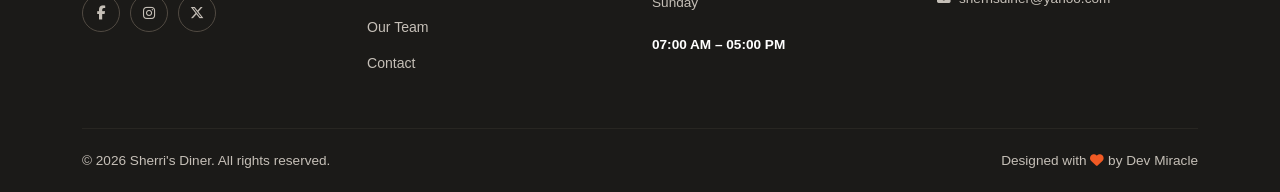
==== commit 1e46941c: "cart items" ====
--- a/index.html
+++ b/index.html
@@ -12,10 +12,7 @@
     <link rel="stylesheet"href="https://cdnjs.cloudflare.com/ajax/libs/font-awesome/6.7.2/css/all.min.css">
     <!-- External files -->
      <link rel="stylesheet" href="CSS/style.css">
-    <script src="Js/script.js"></script>
-    
-    <!-- Vercel Web Analytics -->
-    <script defer src="https://cdn.vercel-insights.com/v1/script.js"></script>
+    <script src="Js/bootstrap.bundle.min.js"></script>
         
 </head>
 
@@ -52,10 +49,9 @@
                     <a class="nav-link" href="#contact">Contact</a>
                 </li>
                 <li class="nav-item">
-                    <button class="btn btn-orange position-relative"
-                            id="cartButton">
-                        <i class="fa-solid fa-bag-shopping me-2"></i>
-                        Cart
+                   <button class="cart-btn position-relative" id="cartButton">
+                        <i class="fa-solid fa-bag-shopping"></i>
+                        <span>Cart</span>
                         <span class="cart-count" id="cartCount">0</span>
                     </button>
                 </li>
@@ -898,6 +894,6 @@
     </div>
 </footer>
 
-<script src="Js/bootstrap.bundle.min.js"></script>
+<script src="Js/script.js"></script>
 </body>
 </html>
--- a/CSS/style.css
+++ b/CSS/style.css
@@ -15,6 +15,51 @@
 
 * {
     box-sizing: border-box;
+}
+
+/* Professional Cart Button */
+.cart-btn {
+    display: inline-flex;
+    align-items: center;
+    justify-content: center;
+    gap: 8px;
+    background: #f47721;
+    color: #fff;
+    border: none;
+    padding: 9px 17px;
+    border-radius: 6px;
+    font-size: 14px;
+    font-weight: 600;
+    cursor: pointer;
+    transition: all 0.3s ease;
+}
+
+.cart-btn i {
+    font-size: 15px;
+}
+
+.cart-btn:hover {
+    background: #d95f12;
+    color: #fff;
+}
+
+/* Cart Quantity */
+.cart-count {
+    position: absolute;
+    top: -8px;
+    right: -8px;
+    min-width: 19px;
+    height: 19px;
+    padding: 0 5px;
+    display: flex;
+    align-items: center;
+    justify-content: center;
+    background: #29231f;
+    color: #fff;
+    border: 2px solid #fff;
+    border-radius: 50px;
+    font-size: 10px;
+    font-weight: 700;
 }
 
 html {
